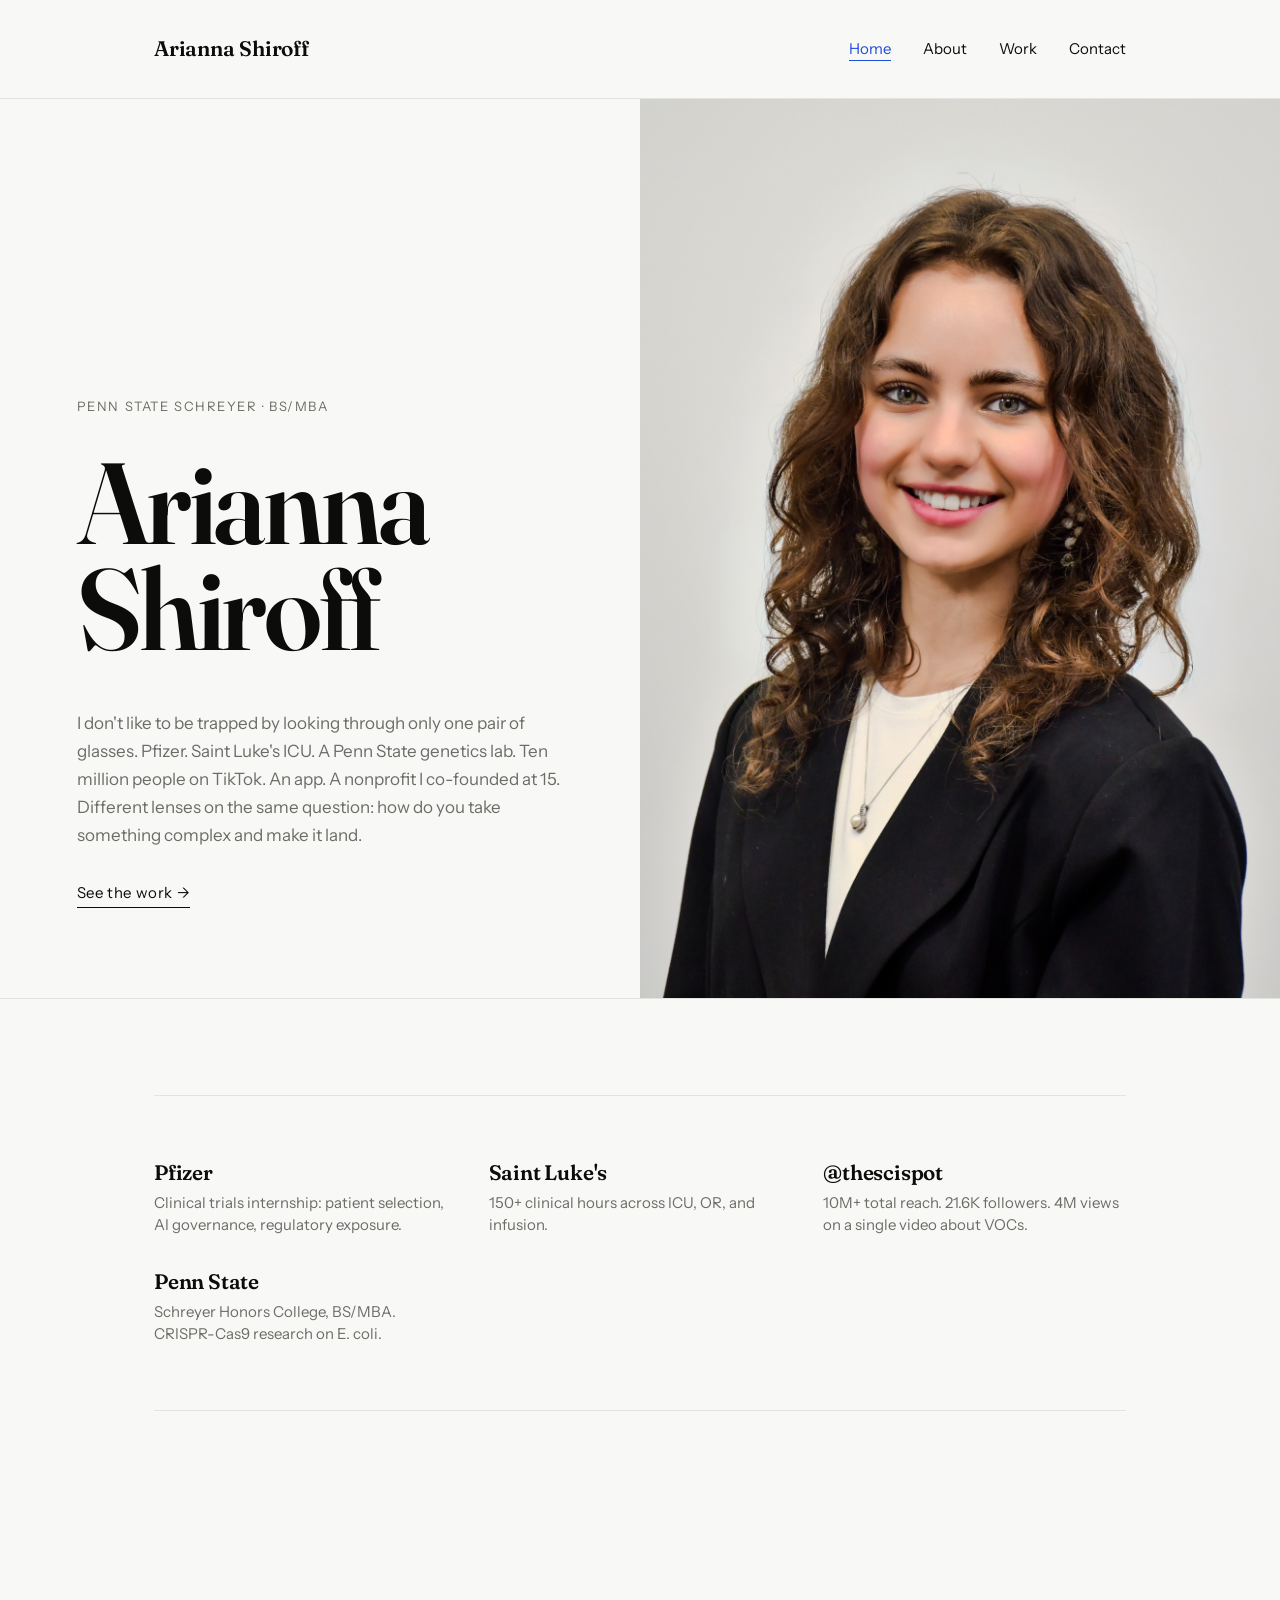
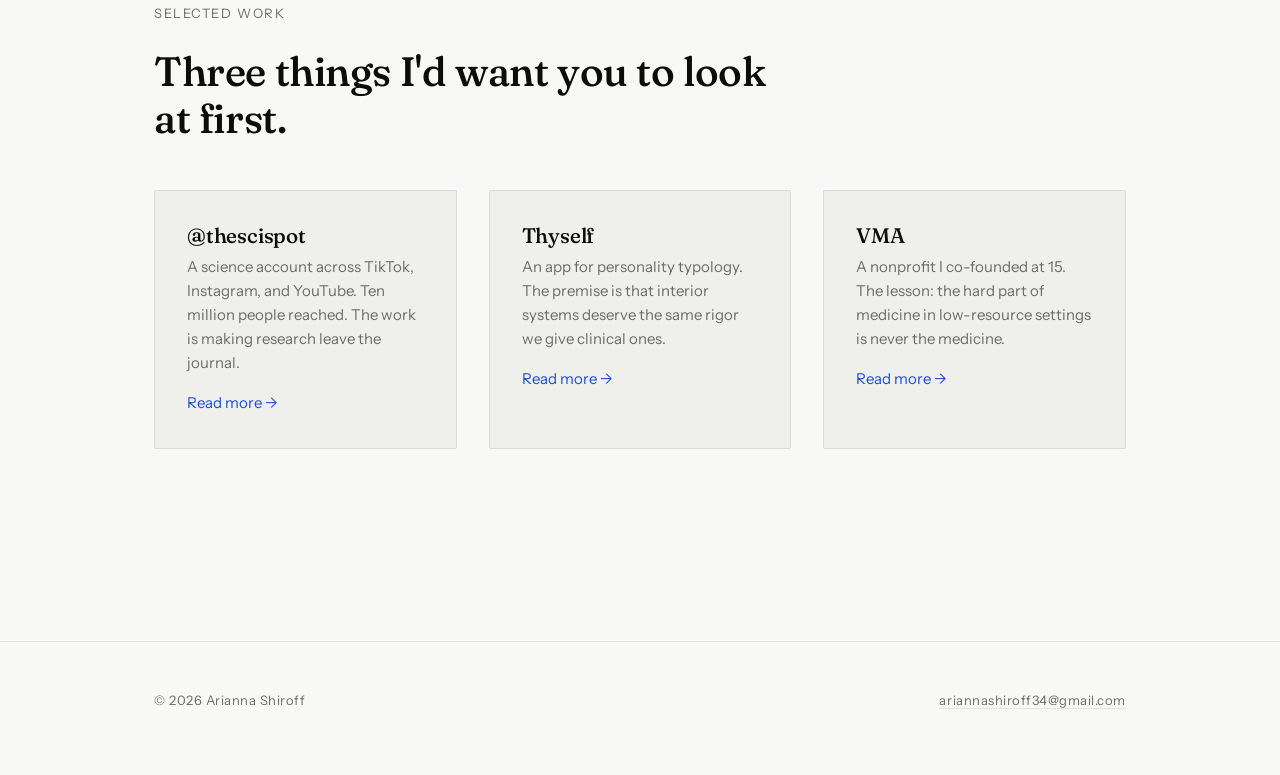
==== index.html @ 7aabb8f0 "feat: initial portfolio — Arianna Shiroff" ====
<!doctype html>
<html lang="en">
<head>
  <meta charset="utf-8" />
  <meta name="viewport" content="width=device-width, initial-scale=1" />
  <title>Arianna Shiroff — Portfolio</title>
  <meta name="description" content="Arianna Shiroff is a Penn State Schreyer Honors freshman in the BS/MBA program working at the seam between clinical science, science communication, and product. Translating what's complex and interior into something others can use." />
  <meta name="author" content="Arianna Shiroff" />

  <meta property="og:type" content="website" />
  <meta property="og:title" content="Arianna Shiroff — Portfolio" />
  <meta property="og:description" content="Translating what's complex and interior into something others can use." />
  <meta property="og:image" content="/assets/og-image.jpg" />
  <meta property="og:url" content="https://ariannashiroff.vercel.app/" />
  <meta name="twitter:card" content="summary_large_image" />

  <link rel="canonical" href="https://ariannashiroff.vercel.app/" />
  <link rel="icon" href="/favicon.ico" />

  <link rel="preconnect" href="https://fonts.googleapis.com" />
  <link rel="preconnect" href="https://fonts.gstatic.com" crossorigin />
  <link href="https://fonts.googleapis.com/css2?family=Fraunces:ital,opsz,wght,SOFT@0,9..144,400..700,0..100;1,9..144,400..700,0..100&family=Instrument+Sans:ital,wght@0,400;0,500;0,600;1,400&display=swap" rel="stylesheet" />

  <link rel="stylesheet" href="/css/styles.css" />
</head>
<body>

<header class="site-header">
  <div class="container">
    <a href="/" class="site-mark">Arianna Shiroff</a>
    <nav class="site-nav" aria-label="Primary">
      <ul>
        <li><a href="/" class="is-active">Home</a></li>
        <li><a href="/about.html">About</a></li>
        <li><a href="/work.html">Work</a></li>
        <li><a href="/contact.html">Contact</a></li>
      </ul>
    </nav>
  </div>
</header>

<main>
  <section class="hero">
    <div class="hero__copy">
      <p class="hero__eyebrow">Penn State Schreyer · BS/MBA</p>
      <h1 class="hero__name">Arianna<br>Shiroff</h1>
      <p class="hero__lede">I don't like to be trapped by looking through only one pair of glasses. Pfizer. Saint Luke's ICU. A Penn State genetics lab. Ten million people on TikTok. An app. A nonprofit I co-founded at 15. Different lenses on the same question: how do you take something complex and make it land.</p>
      <a href="/work" class="hero__cta">See the work →</a>
    </div>
    <div class="hero__photo-pane">
      <img src="/assets/headshot.jpg" alt="Arianna Shiroff" />
    </div>
  </section>

  <section>
    <div class="container">
      <div class="credentials">
        <div class="credentials__item">
          <h4>Pfizer</h4>
          <p>Clinical trials internship: patient selection, AI governance, regulatory exposure.</p>
        </div>
        <div class="credentials__item">
          <h4>Saint Luke's</h4>
          <p>150+ clinical hours across ICU, OR, and infusion.</p>
        </div>
        <div class="credentials__item">
          <h4>@thescispot</h4>
          <p>10M+ total reach. 21.6K followers. 4M views on a single video about VOCs.</p>
        </div>
        <div class="credentials__item">
          <h4>Penn State</h4>
          <p>Schreyer Honors College, BS/MBA. CRISPR-Cas9 research on E. coli.</p>
        </div>
      </div>
    </div>
  </section>

  <section>
    <div class="container">
      <p class="section__label">Selected Work</p>
      <h2 class="section__title">Three things I'd want you to look at first.</h2>

      <div class="featured">
        <article class="featured__card">
          <a href="/work.html#thescispot">
            <h3>@thescispot</h3>
            <p>A science account across TikTok, Instagram, and YouTube. Ten million people reached. The work is making research leave the journal.</p>
            <span class="arrow">Read more →</span>
          </a>
        </article>
        <article class="featured__card">
          <a href="/work.html#thyself">
            <h3>Thyself</h3>
            <p>An app for personality typology. The premise is that interior systems deserve the same rigor we give clinical ones.</p>
            <span class="arrow">Read more →</span>
          </a>
        </article>
        <article class="featured__card">
          <a href="/work.html#vmaa">
            <h3>VMA</h3>
            <p>A nonprofit I co-founded at 15. The lesson: the hard part of medicine in low-resource settings is never the medicine.</p>
            <span class="arrow">Read more →</span>
          </a>
        </article>
      </div>
    </div>
  </section>
</main>

<footer class="site-footer">
  <div class="container">
    <span>© 2026 Arianna Shiroff</span>
    <span><a href="/contact.html">ariannashiroff34@gmail.com</a></span>
  </div>
</footer>

</body>
</html>
---- css/styles.css ----
/* =========================================================
   Arianna Shiroff — Portfolio
   Stack: Fraunces (display) + Inter (body)
   Palette: Bone / Terracotta / Warm Charcoal
   ========================================================= */

:root {
  /* Color */
  --bg: #F8F8F6;
  --surface: #EFEFEB;
  --ink: #0C0C0A;
  --muted: #6E6C67;
  --accent: #1D4ED8;
  --accent-dark: #1E3A8A;
  --hairline: rgba(12, 12, 10, 0.09);

  /* Type */
  --font-display: "Fraunces", Georgia, serif;
  --font-body: "Instrument Sans", -apple-system, BlinkMacSystemFont, "Segoe UI", sans-serif;

  /* Scale (modular, ~1.25) */
  --fs-xs: 0.8125rem;   /* 13px */
  --fs-sm: 0.9375rem;   /* 15px */
  --fs-base: 1.0625rem; /* 17px */
  --fs-md: 1.3125rem;   /* 21px */
  --fs-lg: 1.625rem;    /* 26px */
  --fs-xl: 2.0625rem;   /* 33px */
  --fs-2xl: 2.5625rem;  /* 41px */
  --fs-3xl: 3.25rem;    /* 52px */

  /* Spacing (8px grid) */
  --space-1: 4px;
  --space-2: 8px;
  --space-3: 16px;
  --space-4: 24px;
  --space-5: 32px;
  --space-6: 48px;
  --space-7: 64px;
  --space-8: 96px;
  --space-9: 128px;
}

/* Reset ------------------------------------------------- */
*, *::before, *::after { box-sizing: border-box; }
html { scroll-behavior: smooth; -webkit-text-size-adjust: 100%; }
body, h1, h2, h3, h4, p, ul, ol, figure, blockquote { margin: 0; padding: 0; }
ul, ol { list-style: none; }
img, svg { display: block; max-width: 100%; height: auto; }

/* Base -------------------------------------------------- */
body {
  background: var(--bg);
  color: var(--ink);
  font-family: var(--font-body);
  font-size: var(--fs-base);
  line-height: 1.6;
  font-weight: 400;
  -webkit-font-smoothing: antialiased;
  -moz-osx-font-smoothing: grayscale;
  text-rendering: optimizeLegibility;
}

h1, h2, h3, h4 {
  font-family: var(--font-display);
  font-weight: 500;
  line-height: 1.15;
  letter-spacing: -0.01em;
  color: var(--ink);
  font-variation-settings: "opsz" 36, "SOFT" 50;
}

h1 { font-size: clamp(var(--fs-2xl), 6vw, var(--fs-3xl)); font-weight: 600; }
h2 { font-size: clamp(var(--fs-xl), 4vw, var(--fs-2xl)); }
h2 em { font-style: italic; color: var(--accent); }
h3 { font-size: var(--fs-lg); }
h4 { font-size: var(--fs-md); font-weight: 600; }

p { max-width: 65ch; }
p + p { margin-top: 1em; }

a {
  color: var(--ink);
  text-decoration: none;
  border-bottom: 1px solid transparent;
  transition: color 0.18s ease, border-color 0.18s ease;
}
a:hover { color: var(--accent); border-bottom-color: var(--accent); }

::selection { background: var(--accent); color: var(--bg); }

/* Layout ------------------------------------------------ */
.container {
  width: 100%;
  max-width: 1100px;
  margin: 0 auto;
  padding: 0 clamp(var(--space-4), 5vw, var(--space-7));
}
.prose { max-width: 65ch; }

/* Header / Nav ------------------------------------------ */
.site-header {
  padding: var(--space-5) 0;
  border-bottom: 1px solid var(--hairline);
}
.site-header .container {
  display: flex;
  align-items: center;
  justify-content: space-between;
  flex-wrap: wrap;
  gap: var(--space-3);
}
.site-mark {
  font-family: var(--font-display);
  font-size: var(--fs-md);
  font-weight: 600;
  letter-spacing: -0.01em;
  color: var(--ink);
  border: none;
}
.site-mark:hover { color: var(--accent); }

.site-nav ul {
  display: flex;
  gap: var(--space-5);
  font-size: var(--fs-sm);
}
.site-nav a {
  color: var(--ink);
  border-bottom: 1px solid transparent;
  padding-bottom: 2px;
}
.site-nav a:hover, .site-nav a.is-active {
  color: var(--accent);
  border-bottom-color: var(--accent);
}

/* Hero -------------------------------------------------- */
.hero {
  min-height: 100svh;
  display: grid;
  grid-template-columns: 1fr 1fr;
  align-items: stretch;
  padding: 0;
  margin: 0;
  border-bottom: 1px solid var(--hairline);
}
.hero__copy {
  display: flex;
  flex-direction: column;
  justify-content: flex-end;
  padding: clamp(var(--space-6), 6vw, var(--space-9));
  padding-bottom: clamp(var(--space-7), 7vw, var(--space-9));
}
.hero__photo-pane {
  position: relative;
  overflow: hidden;
  background: var(--surface);
}
.hero__photo-pane img {
  width: 100%;
  height: 100%;
  object-fit: cover;
  object-position: top center;
  display: block;
}
.hero__eyebrow {
  font-size: var(--fs-xs);
  letter-spacing: 0.12em;
  text-transform: uppercase;
  color: var(--muted);
  margin-bottom: var(--space-5);
}
.hero__name {
  font-family: var(--font-display);
  font-size: clamp(3.75rem, 9vw, 8.5rem);
  font-weight: 600;
  line-height: 0.92;
  letter-spacing: -0.03em;
  color: var(--ink);
  margin-bottom: var(--space-6);
  font-variation-settings: "opsz" 96, "SOFT" 0;
}
.hero__title {
  font-size: clamp(var(--fs-2xl), 6.5vw, var(--fs-3xl));
  font-weight: 500;
  font-variation-settings: "opsz" 96, "SOFT" 50;
  margin-bottom: var(--space-5);
  max-width: 18ch;
}
.hero__title em {
  font-style: italic;
  color: var(--accent);
  font-variation-settings: "opsz" 96, "SOFT" 100;
}
.hero__lede {
  font-size: var(--fs-base);
  color: var(--muted);
  max-width: 44ch;
  line-height: 1.65;
  margin-bottom: var(--space-5);
}
.hero__cta {
  font-size: var(--fs-sm);
  color: var(--ink);
  border-bottom: 1px solid var(--ink);
  letter-spacing: 0.04em;
  display: inline-block;
  padding-bottom: 2px;
  align-self: flex-start;
}
.hero__cta:hover { color: var(--accent); border-color: var(--accent); }

@media (max-width: 767px) {
  .hero {
    grid-template-columns: 1fr;
    grid-template-rows: 55vw 1fr;
    min-height: unset;
  }
  .hero__photo-pane { order: -1; }
  .hero__copy { padding: var(--space-6) var(--space-4) var(--space-7); }
  .hero__name { font-size: clamp(3rem, 13vw, 5rem); }
}

/* Sections ---------------------------------------------- */
section { padding: clamp(var(--space-7), 8vw, var(--space-8)) 0; }
.section__label {
  font-size: var(--fs-xs);
  letter-spacing: 0.12em;
  text-transform: uppercase;
  color: var(--muted);
  margin-bottom: var(--space-4);
}
.section__title {
  margin-bottom: var(--space-6);
  max-width: 24ch;
}
.divider {
  height: 1px;
  background: var(--hairline);
  border: 0;
  margin: 0;
}

/* Credentials strip ------------------------------------- */
.credentials {
  display: grid;
  grid-template-columns: repeat(auto-fit, minmax(220px, 1fr));
  gap: var(--space-5);
  padding: var(--space-7) 0;
  border-top: 1px solid var(--hairline);
  border-bottom: 1px solid var(--hairline);
}
.credentials__item h4 {
  font-family: var(--font-display);
  font-size: var(--fs-md);
  font-weight: 600;
  margin-bottom: var(--space-2);
}
.credentials__item p {
  font-size: var(--fs-sm);
  color: var(--muted);
  line-height: 1.5;
}

/* Featured grid (home) ---------------------------------- */
.featured {
  display: grid;
  grid-template-columns: 1fr;
  gap: var(--space-6);
}
@media (min-width: 768px) {
  .featured { grid-template-columns: repeat(3, 1fr); gap: var(--space-5); }
}
.featured__card {
  padding: var(--space-5);
  background: var(--surface);
  border-radius: 2px;
  border: 1px solid var(--hairline);
  transition: transform 0.25s ease, border-color 0.25s ease;
}
.featured__card:hover {
  transform: translateY(-2px);
  border-color: var(--accent);
}
.featured__card a { border: none; color: inherit; display: block; }
.featured__card h3 {
  font-size: var(--fs-md);
  margin-bottom: var(--space-2);
}
.featured__card p {
  font-size: var(--fs-sm);
  color: var(--muted);
}
.featured__card .arrow {
  display: inline-block;
  margin-top: var(--space-3);
  color: var(--accent);
  font-size: var(--fs-sm);
}

/* Work / artifact gallery ------------------------------- */
.gallery { display: flex; flex-direction: column; }
.artifact {
  display: grid;
  grid-template-columns: 1fr;
  gap: var(--space-4);
  padding: var(--space-7) 0;
  border-bottom: 1px solid var(--hairline);
}
.artifact:last-child { border-bottom: none; }
@media (min-width: 768px) {
  .artifact { grid-template-columns: 80px 1fr 220px; gap: var(--space-6); align-items: start; }
}
.artifact__num {
  font-family: var(--font-display);
  font-size: var(--fs-lg);
  font-weight: 500;
  font-style: italic;
  color: var(--accent);
  font-variation-settings: "opsz" 36, "SOFT" 100;
}
.artifact__body h3 {
  font-size: var(--fs-lg);
  margin-bottom: var(--space-3);
}
.artifact__meta {
  font-size: var(--fs-xs);
  letter-spacing: 0.08em;
  text-transform: uppercase;
  color: var(--muted);
  margin-bottom: var(--space-2);
}
.artifact__blurb {
  font-size: var(--fs-base);
  line-height: 1.65;
  max-width: 60ch;
}
.artifact__links {
  display: flex;
  flex-direction: column;
  gap: var(--space-2);
  font-size: var(--fs-sm);
  margin-top: var(--space-3);
}
@media (min-width: 768px) {
  .artifact__links { margin-top: 0; align-items: flex-start; }
}

/* About-specific ---------------------------------------- */
.bio p {
  font-size: var(--fs-md);
  line-height: 1.65;
  margin-bottom: 1.2em;
}
.bio p:first-child::first-line { font-weight: 500; }

.typology {
  display: grid;
  grid-template-columns: repeat(auto-fit, minmax(140px, 1fr));
  gap: var(--space-4);
  padding: var(--space-6);
  background: var(--surface);
  border-radius: 2px;
  margin: var(--space-6) 0;
}
.typology__item {
  font-size: var(--fs-sm);
}
.typology__item strong {
  display: block;
  font-family: var(--font-display);
  font-size: var(--fs-md);
  font-weight: 600;
  color: var(--accent);
  margin-bottom: 2px;
}
.typology__item span { color: var(--muted); font-size: var(--fs-xs); letter-spacing: 0.05em; text-transform: uppercase; }

/* Contact ----------------------------------------------- */
.contact-block {
  text-align: left;
  padding: var(--space-8) 0;
}
.contact-block h1 { margin-bottom: var(--space-5); max-width: 20ch; }
.contact-block p { font-size: var(--fs-md); color: var(--muted); margin-bottom: var(--space-6); }
.contact-email {
  font-family: var(--font-display);
  font-size: clamp(var(--fs-xl), 5vw, var(--fs-2xl));
  font-weight: 500;
  color: var(--accent);
  border-bottom: 1px solid var(--accent);
  padding-bottom: var(--space-1);
  word-break: break-all;
}
.contact-email:hover { color: var(--accent-dark); border-color: var(--accent-dark); }

/* Footer ------------------------------------------------ */
.site-footer {
  padding: var(--space-6) 0 var(--space-7);
  border-top: 1px solid var(--hairline);
  margin-top: var(--space-8);
  font-size: var(--fs-xs);
  color: var(--muted);
  letter-spacing: 0.04em;
}
.site-footer .container {
  display: flex;
  justify-content: space-between;
  flex-wrap: wrap;
  gap: var(--space-3);
}
.site-footer a { color: var(--muted); border-bottom-color: var(--hairline); }
.site-footer a:hover { color: var(--accent); border-bottom-color: var(--accent); }

/* Bio photo --------------------------------------------- */
.bio-wrap {
  display: grid;
  grid-template-columns: 1fr;
  gap: var(--space-6);
  align-items: start;
}
@media (min-width: 768px) {
  .bio-wrap { grid-template-columns: 260px 1fr; }
}
.bio-photo {
  width: 100%;
  max-width: 260px;
  aspect-ratio: 3/4;
  object-fit: cover;
  object-position: top;
  border-radius: 2px;
  border: 1px solid var(--hairline);
}

/* Artifact image ---------------------------------------- */
.artifact__image {
  margin: var(--space-4) 0 0;
  border-radius: 2px;
  overflow: hidden;
  border: 1px solid var(--hairline);
  max-width: 520px;
}
.artifact__image img {
  width: 100%;
  height: auto;
  display: block;
}
.artifact__image figcaption {
  font-size: var(--fs-xs);
  color: var(--muted);
  padding: var(--space-2) var(--space-3);
  letter-spacing: 0.04em;
}

/* App screenshots strip --------------------------------- */
.app-screenshots {
  display: flex;
  gap: var(--space-3);
  margin-top: var(--space-4);
  overflow-x: auto;
  padding-bottom: var(--space-2);
}
.app-screenshots img {
  height: 220px;
  width: auto;
  border-radius: 12px;
  border: 1px solid var(--hairline);
  flex-shrink: 0;
  image-orientation: from-image;
}

/* Thyself live embed ------------------------------------ */
.thyself-embed {
  margin-top: var(--space-4);
  border-radius: 12px;
  overflow: hidden;
  border: 1px solid var(--hairline);
  max-width: 360px;
  height: 640px;
  background: var(--surface);
  position: relative;
}
.thyself-embed iframe {
  width: 100%;
  height: 100%;
  border: none;
  display: block;
}

/* Pangea Kids logo -------------------------------------- */
.pangea-logo-wrap {
  display: flex;
  align-items: center;
  gap: var(--space-3);
  margin-bottom: var(--space-3);
}
.pangea-logo-wrap img {
  width: 56px;
  height: 56px;
  border-radius: 50%;
  object-fit: cover;
}

/* Photo grid (2-up) ------------------------------------- */
.photo-grid {
  display: grid;
  grid-template-columns: repeat(2, 1fr);
  gap: var(--space-3);
  margin-top: var(--space-4);
  max-width: 520px;
}
.photo-grid img {
  width: 100%;
  aspect-ratio: 4/3;
  object-fit: cover;
  border-radius: 2px;
  border: 1px solid var(--hairline);
  image-orientation: from-image;
}

/* Utility ----------------------------------------------- */
.sr-only {
  position: absolute; width: 1px; height: 1px; padding: 0; margin: -1px;
  overflow: hidden; clip: rect(0,0,0,0); white-space: nowrap; border: 0;
}

/* Mobile nav fallback (no JS) --------------------------- */
@media (max-width: 480px) {
  .site-header .container { flex-direction: column; align-items: flex-start; }
  .site-nav ul { gap: var(--space-4); flex-wrap: wrap; }
}
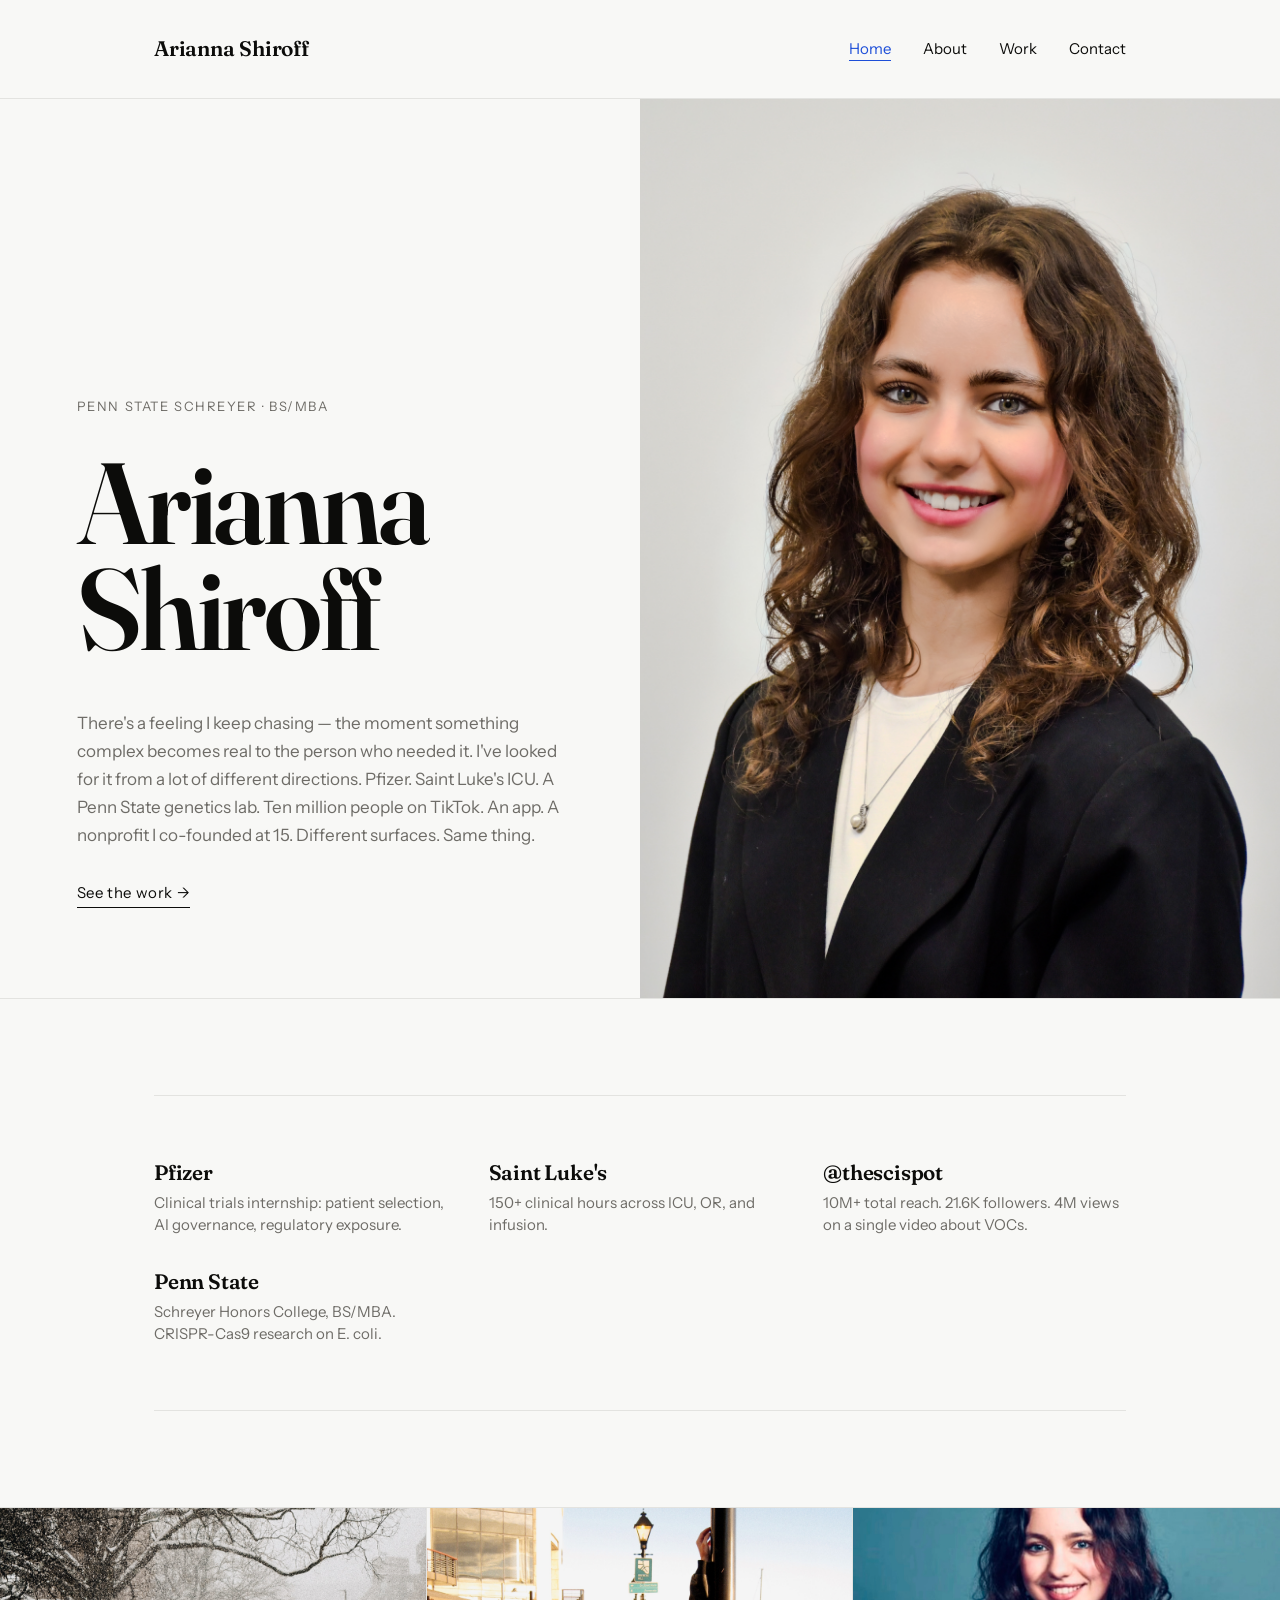
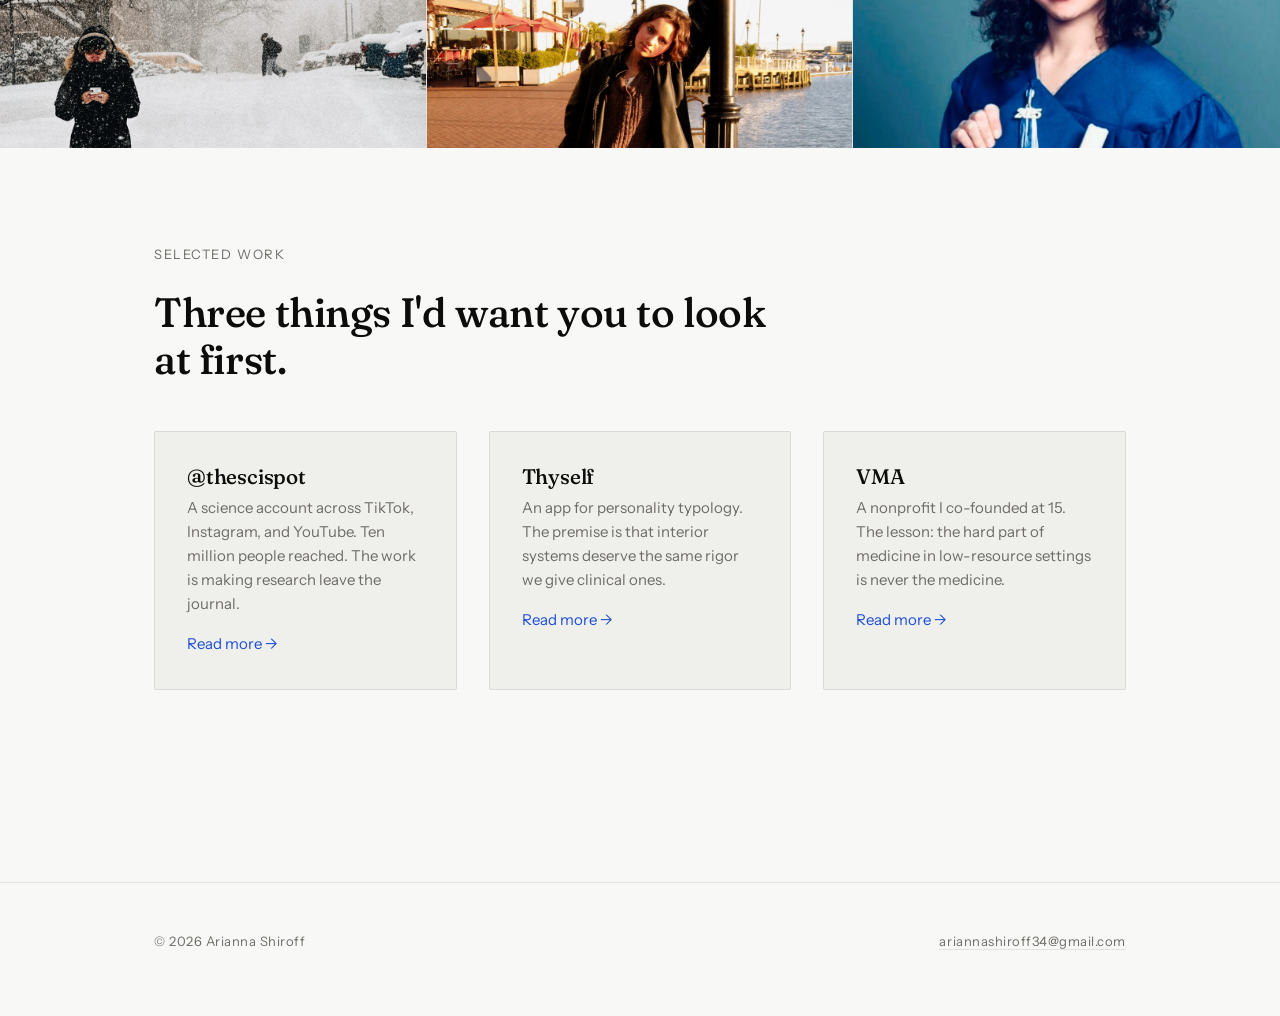
==== commit 22ed80f3: "feat: voice rewrite + photo refresh from Drive - rewrote all copy across index, about, work in arian" ====
--- a/index.html
+++ b/index.html
@@ -44,7 +44,7 @@
     <div class="hero__copy">
       <p class="hero__eyebrow">Penn State Schreyer · BS/MBA</p>
       <h1 class="hero__name">Arianna<br>Shiroff</h1>
-      <p class="hero__lede">I don't like to be trapped by looking through only one pair of glasses. Pfizer. Saint Luke's ICU. A Penn State genetics lab. Ten million people on TikTok. An app. A nonprofit I co-founded at 15. Different lenses on the same question: how do you take something complex and make it land.</p>
+      <p class="hero__lede">There's a feeling I keep chasing — the moment something complex becomes real to the person who needed it. I've looked for it from a lot of different directions. Pfizer. Saint Luke's ICU. A Penn State genetics lab. Ten million people on TikTok. An app. A nonprofit I co-founded at 15. Different surfaces. Same thing.</p>
       <a href="/work" class="hero__cta">See the work →</a>
     </div>
     <div class="hero__photo-pane">
@@ -72,6 +72,14 @@
           <p>Schreyer Honors College, BS/MBA. CRISPR-Cas9 research on E. coli.</p>
         </div>
       </div>
+    </div>
+  </section>
+
+  <section style="padding-top: 0; padding-bottom: 0;">
+    <div class="photo-strip" style="margin: 0; gap: 0; border-top: 1px solid var(--hairline);">
+      <img src="/assets/ari-snowstorm.jpg" alt="Arianna Shiroff in a snowstorm" style="border-radius: 0; border: none; border-right: 1px solid var(--hairline); aspect-ratio: 16/9; object-fit: cover; object-position: center;" />
+      <img src="/assets/ari-waterfront-golden.jpg" alt="Arianna Shiroff at the waterfront, golden hour" style="border-radius: 0; border: none; border-right: 1px solid var(--hairline); aspect-ratio: 16/9; object-fit: cover; object-position: center top;" />
+      <img src="/assets/ari-graduation.jpg" alt="Arianna Shiroff graduating high school, 2025" style="border-radius: 0; border: none; aspect-ratio: 16/9; object-position: center 30%;" />
     </div>
   </section>
 
--- a/css/styles.css
+++ b/css/styles.css
@@ -518,6 +518,52 @@
   image-orientation: from-image;
 }
 
+/* Photo strip (3-up editorial) -------------------------- */
+.photo-strip {
+  display: grid;
+  grid-template-columns: repeat(3, 1fr);
+  gap: var(--space-3);
+  margin: var(--space-6) 0;
+}
+.photo-strip img {
+  width: 100%;
+  aspect-ratio: 3/4;
+  object-fit: cover;
+  object-position: top center;
+  border-radius: 2px;
+  border: 1px solid var(--hairline);
+  image-orientation: from-image;
+}
+@media (max-width: 600px) {
+  .photo-strip { grid-template-columns: 1fr 1fr; }
+  .photo-strip img { aspect-ratio: 1/1; }
+}
+
+/* Childhood / origin note ------------------------------- */
+.origin-figure {
+  display: flex;
+  align-items: flex-end;
+  gap: var(--space-5);
+  margin: var(--space-6) 0;
+  flex-wrap: wrap;
+}
+.origin-figure img {
+  width: 200px;
+  aspect-ratio: 3/4;
+  object-fit: cover;
+  object-position: top;
+  border-radius: 2px;
+  border: 1px solid var(--hairline);
+  flex-shrink: 0;
+}
+.origin-figure figcaption {
+  font-size: var(--fs-sm);
+  color: var(--muted);
+  max-width: 28ch;
+  line-height: 1.6;
+  font-style: italic;
+}
+
 /* Utility ----------------------------------------------- */
 .sr-only {
   position: absolute; width: 1px; height: 1px; padding: 0; margin: -1px;
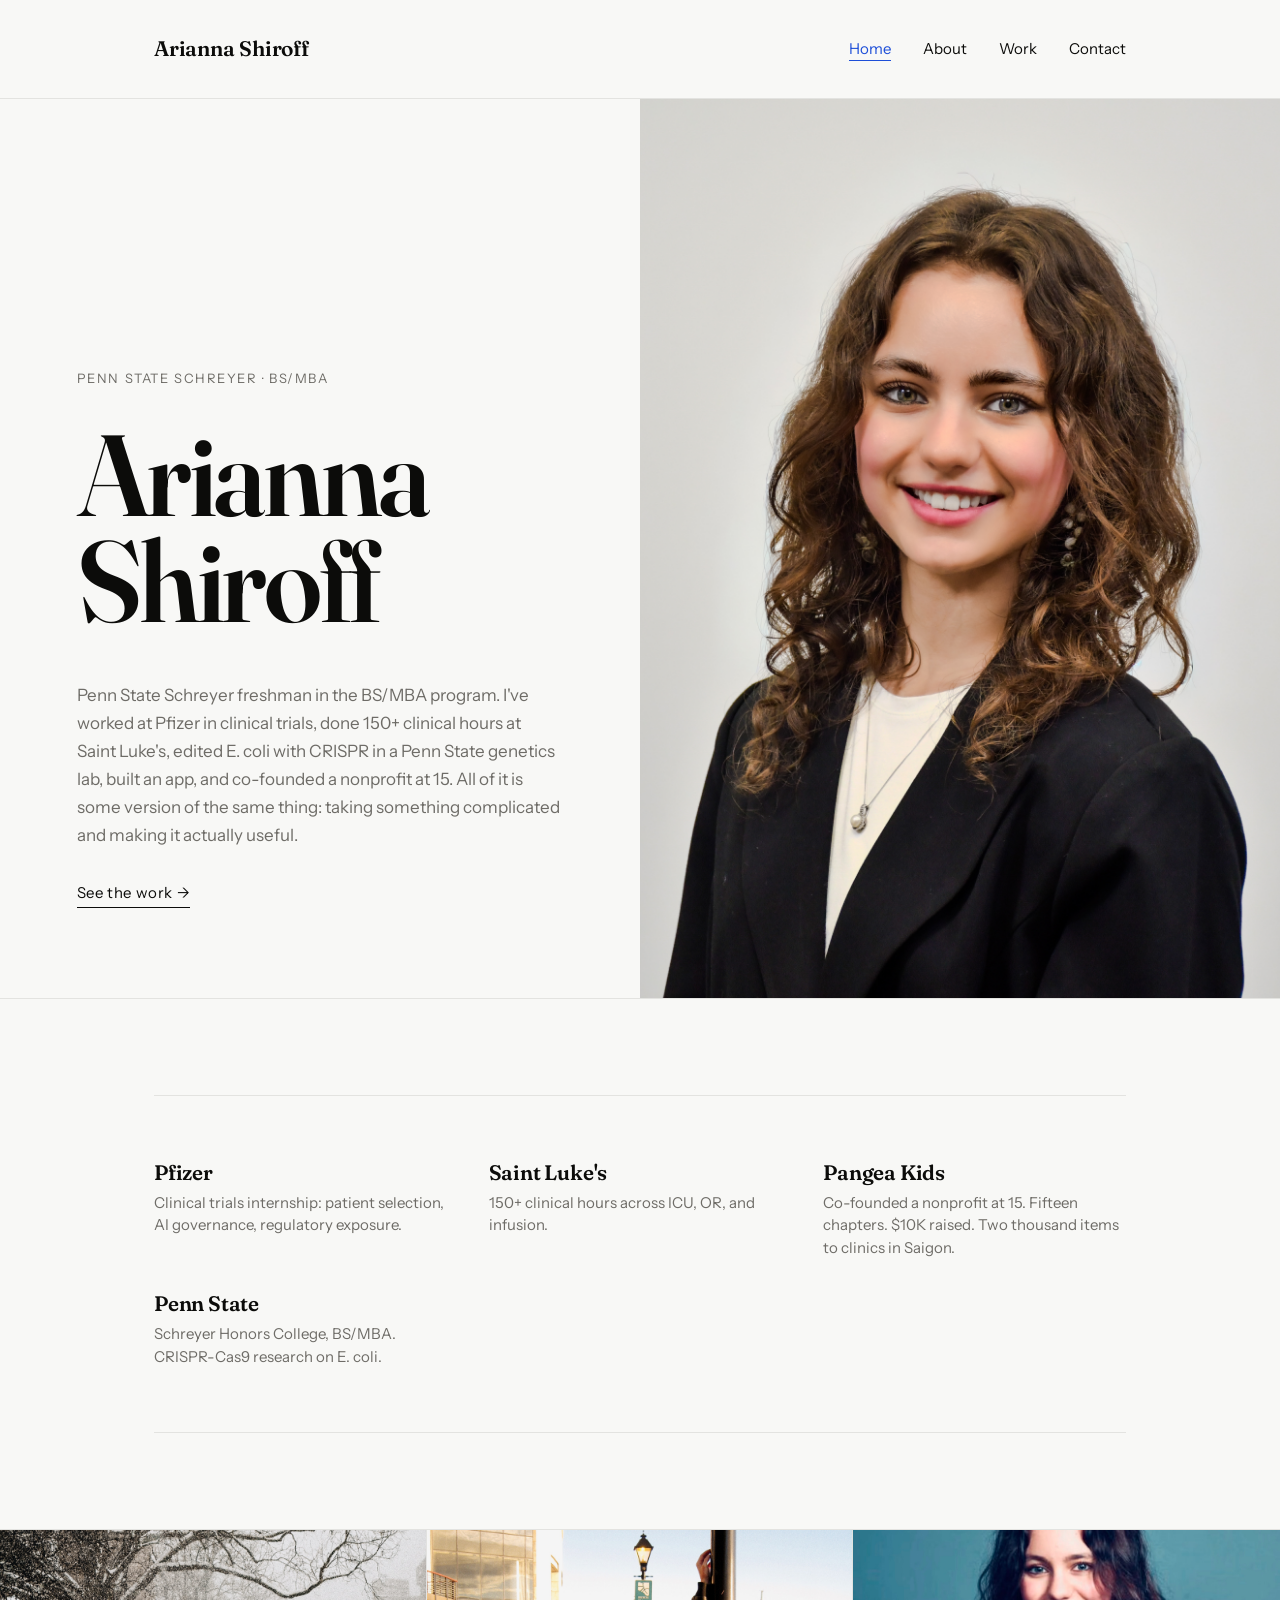
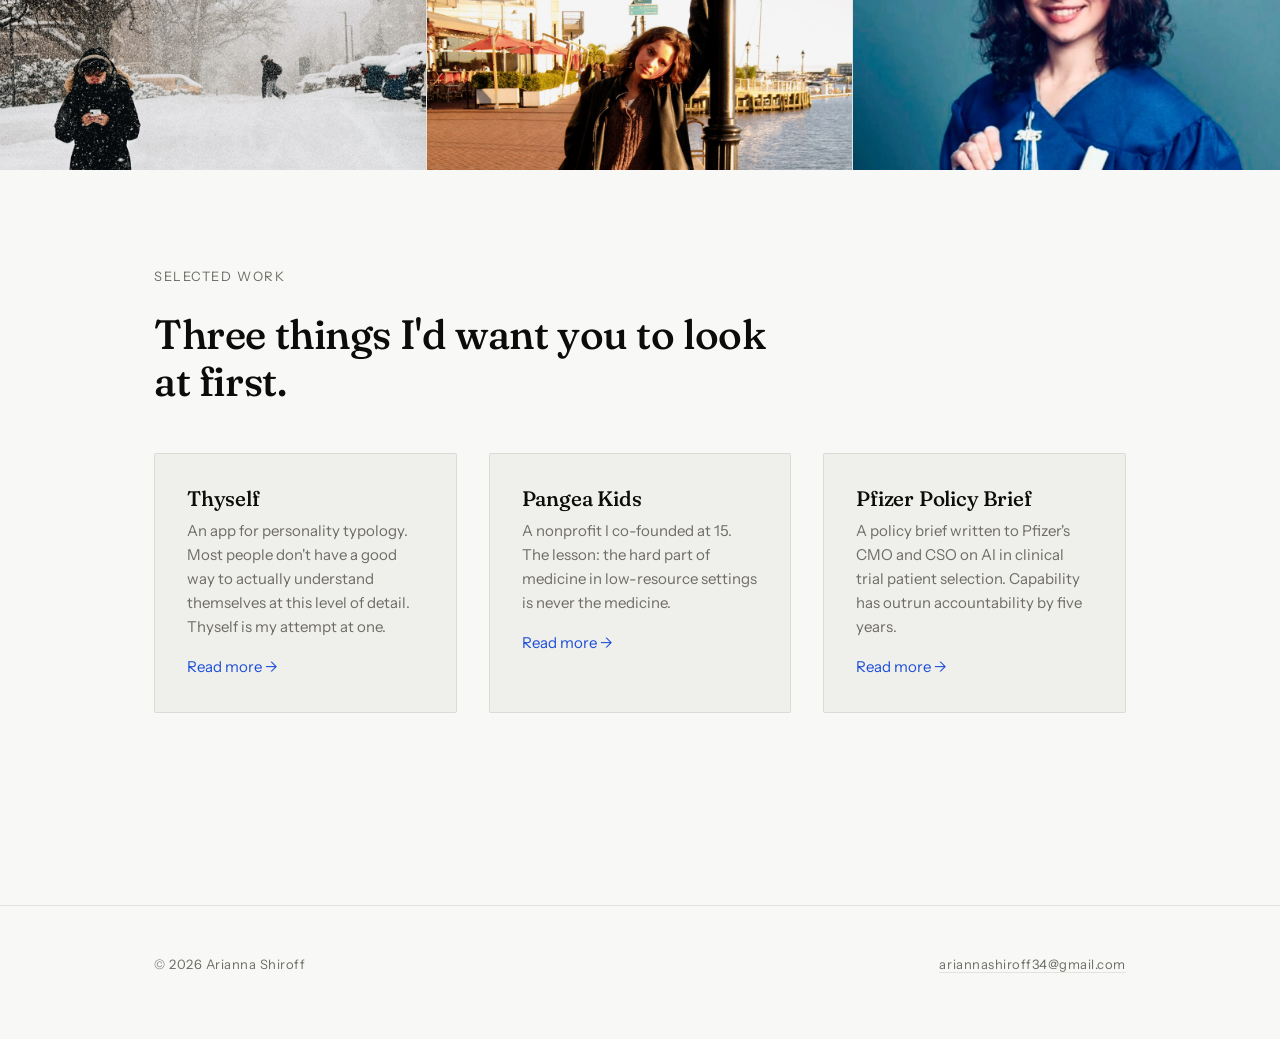
==== commit 734ae325: "content: rewrite blurbs to focus on the work, expand about to ~500 words - removed @thescispot from " ====
--- a/index.html
+++ b/index.html
@@ -3,12 +3,12 @@
 <head>
   <meta charset="utf-8" />
   <meta name="viewport" content="width=device-width, initial-scale=1" />
-  <title>Arianna Shiroff — Portfolio</title>
+  <title>Arianna Shiroff | Portfolio</title>
   <meta name="description" content="Arianna Shiroff is a Penn State Schreyer Honors freshman in the BS/MBA program working at the seam between clinical science, science communication, and product. Translating what's complex and interior into something others can use." />
   <meta name="author" content="Arianna Shiroff" />
 
   <meta property="og:type" content="website" />
-  <meta property="og:title" content="Arianna Shiroff — Portfolio" />
+  <meta property="og:title" content="Arianna Shiroff | Portfolio" />
   <meta property="og:description" content="Translating what's complex and interior into something others can use." />
   <meta property="og:image" content="/assets/og-image.jpg" />
   <meta property="og:url" content="https://ariannashiroff.vercel.app/" />
@@ -44,7 +44,7 @@
     <div class="hero__copy">
       <p class="hero__eyebrow">Penn State Schreyer · BS/MBA</p>
       <h1 class="hero__name">Arianna<br>Shiroff</h1>
-      <p class="hero__lede">There's a feeling I keep chasing — the moment something complex becomes real to the person who needed it. I've looked for it from a lot of different directions. Pfizer. Saint Luke's ICU. A Penn State genetics lab. Ten million people on TikTok. An app. A nonprofit I co-founded at 15. Different surfaces. Same thing.</p>
+      <p class="hero__lede">Penn State Schreyer freshman in the BS/MBA program. I've worked at Pfizer in clinical trials, done 150+ clinical hours at Saint Luke's, edited E. coli with CRISPR in a Penn State genetics lab, built an app, and co-founded a nonprofit at 15. All of it is some version of the same thing: taking something complicated and making it actually useful.</p>
       <a href="/work" class="hero__cta">See the work →</a>
     </div>
     <div class="hero__photo-pane">
@@ -64,8 +64,8 @@
           <p>150+ clinical hours across ICU, OR, and infusion.</p>
         </div>
         <div class="credentials__item">
-          <h4>@thescispot</h4>
-          <p>10M+ total reach. 21.6K followers. 4M views on a single video about VOCs.</p>
+          <h4>Pangea Kids</h4>
+          <p>Co-founded a nonprofit at 15. Fifteen chapters. $10K raised. Two thousand items to clinics in Saigon.</p>
         </div>
         <div class="credentials__item">
           <h4>Penn State</h4>
@@ -90,23 +90,23 @@
 
       <div class="featured">
         <article class="featured__card">
-          <a href="/work.html#thescispot">
-            <h3>@thescispot</h3>
-            <p>A science account across TikTok, Instagram, and YouTube. Ten million people reached. The work is making research leave the journal.</p>
-            <span class="arrow">Read more →</span>
-          </a>
-        </article>
-        <article class="featured__card">
           <a href="/work.html#thyself">
             <h3>Thyself</h3>
-            <p>An app for personality typology. The premise is that interior systems deserve the same rigor we give clinical ones.</p>
+            <p>An app for personality typology. Most people don't have a good way to actually understand themselves at this level of detail. Thyself is my attempt at one.</p>
             <span class="arrow">Read more →</span>
           </a>
         </article>
         <article class="featured__card">
           <a href="/work.html#vmaa">
-            <h3>VMA</h3>
+            <h3>Pangea Kids</h3>
             <p>A nonprofit I co-founded at 15. The lesson: the hard part of medicine in low-resource settings is never the medicine.</p>
+            <span class="arrow">Read more →</span>
+          </a>
+        </article>
+        <article class="featured__card">
+          <a href="/work.html#pfizer-brief">
+            <h3>Pfizer Policy Brief</h3>
+            <p>A policy brief written to Pfizer's CMO and CSO on AI in clinical trial patient selection. Capability has outrun accountability by five years.</p>
             <span class="arrow">Read more →</span>
           </a>
         </article>
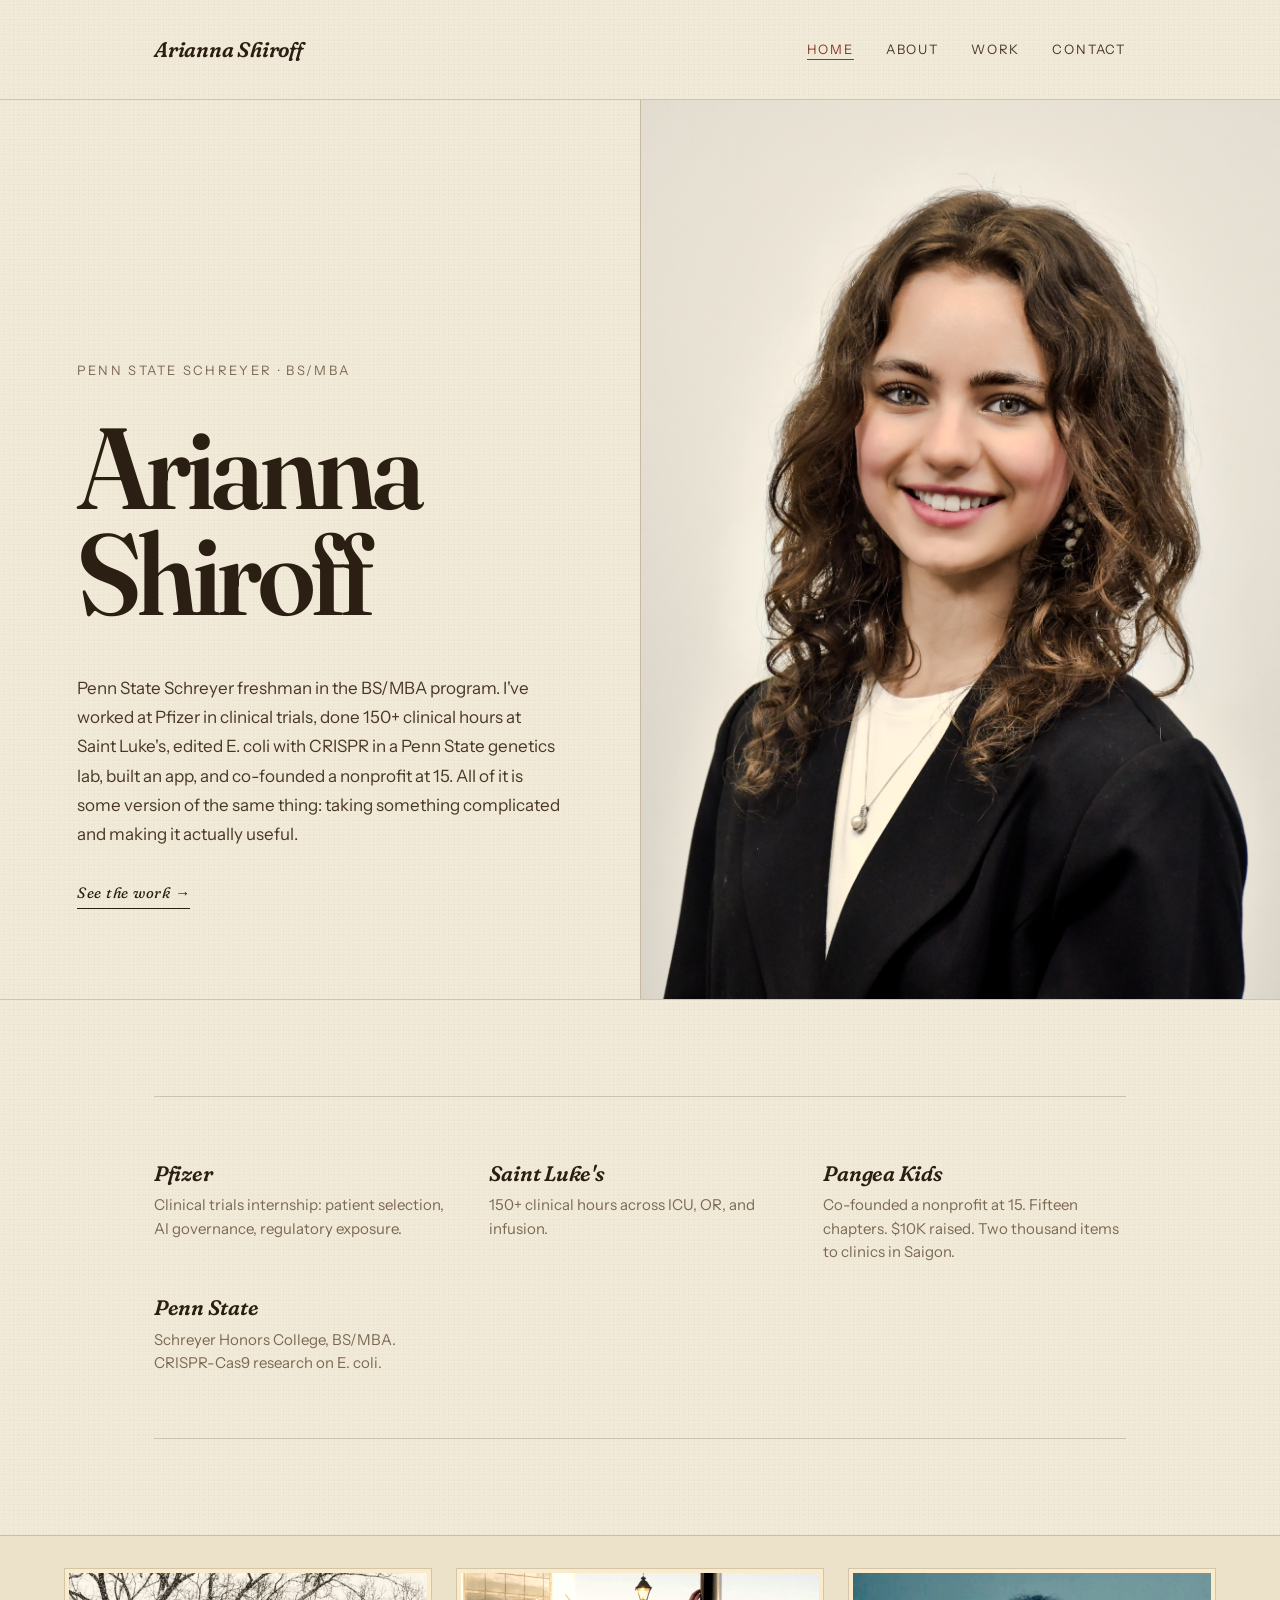
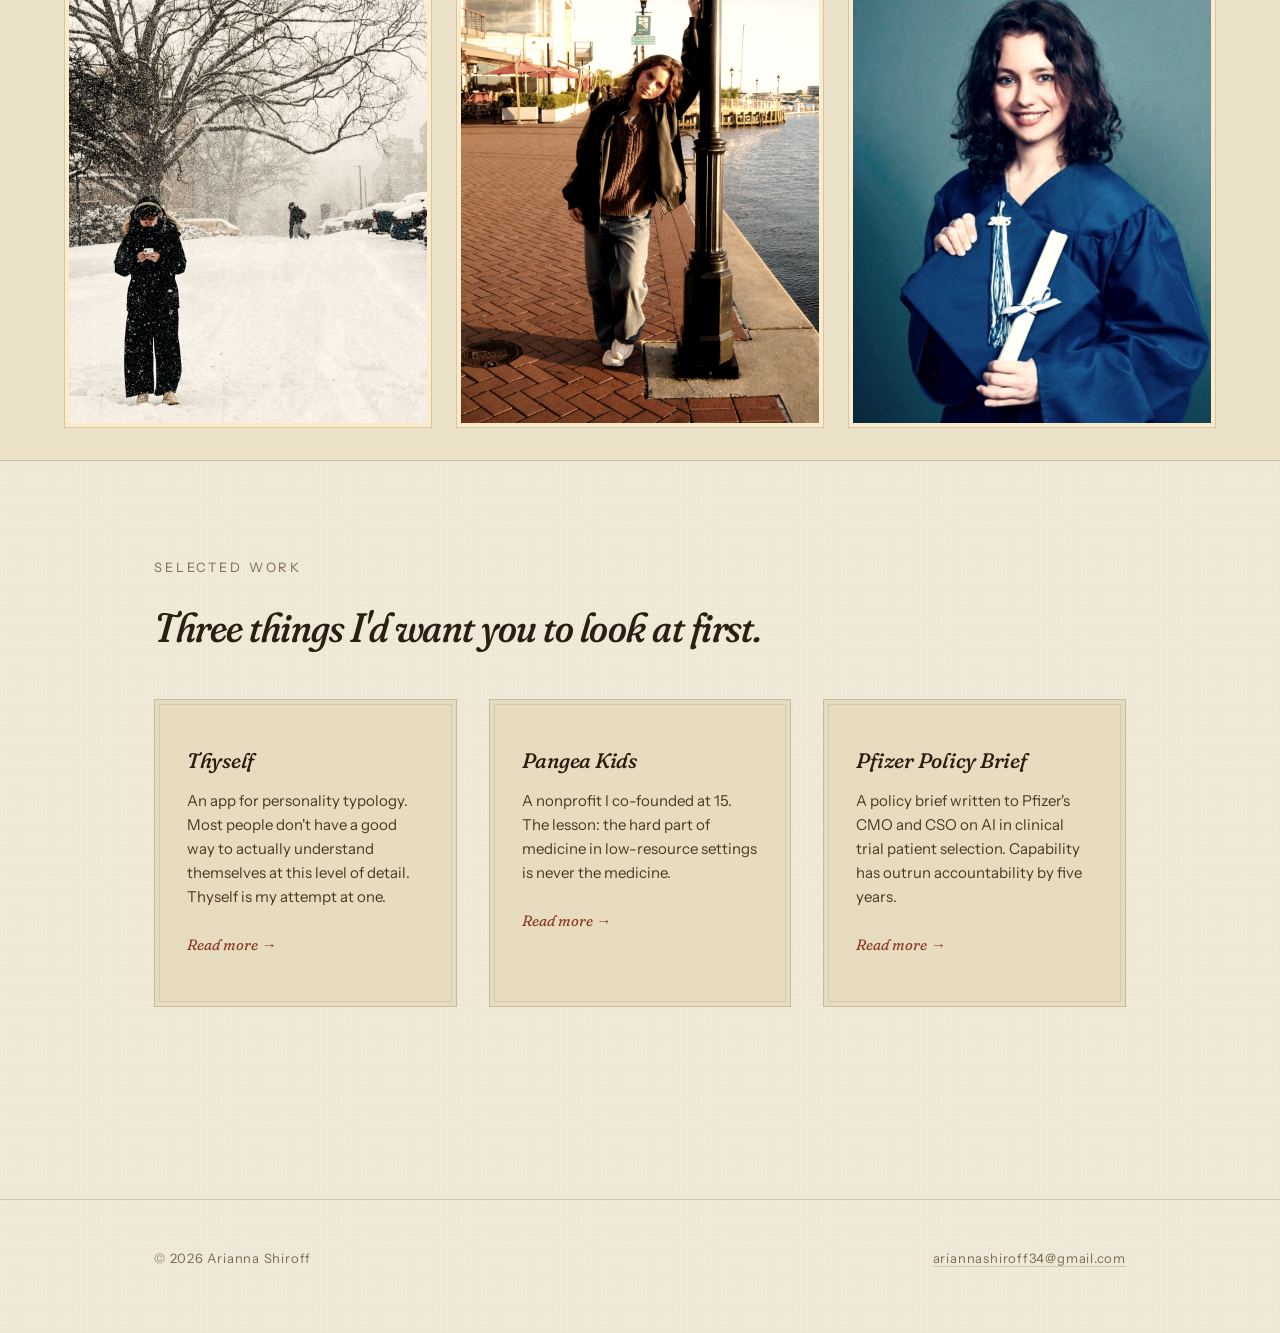
==== commit 144aa257: "design: vintage palette, sepia photo treatment, drop cap, smoother rhythm - color shift: parchment c" ====
--- a/index.html
+++ b/index.html
@@ -75,13 +75,11 @@
     </div>
   </section>
 
-  <section style="padding-top: 0; padding-bottom: 0;">
-    <div class="photo-strip" style="margin: 0; gap: 0; border-top: 1px solid var(--hairline);">
-      <img src="/assets/ari-snowstorm.jpg" alt="Arianna Shiroff in a snowstorm" style="border-radius: 0; border: none; border-right: 1px solid var(--hairline); aspect-ratio: 16/9; object-fit: cover; object-position: center;" />
-      <img src="/assets/ari-waterfront-golden.jpg" alt="Arianna Shiroff at the waterfront, golden hour" style="border-radius: 0; border: none; border-right: 1px solid var(--hairline); aspect-ratio: 16/9; object-fit: cover; object-position: center top;" />
-      <img src="/assets/ari-graduation.jpg" alt="Arianna Shiroff graduating high school, 2025" style="border-radius: 0; border: none; aspect-ratio: 16/9; object-position: center 30%;" />
-    </div>
-  </section>
+  <div class="editorial-strip">
+    <img src="/assets/ari-snowstorm.jpg" alt="Arianna Shiroff in a snowstorm" />
+    <img src="/assets/ari-waterfront-golden.jpg" alt="Arianna Shiroff at the waterfront, golden hour" />
+    <img src="/assets/ari-graduation.jpg" alt="Arianna Shiroff graduating high school, 2025" />
+  </div>
 
   <section>
     <div class="container">
--- a/css/styles.css
+++ b/css/styles.css
@@ -1,34 +1,39 @@
 /* =========================================================
    Arianna Shiroff — Portfolio
-   Stack: Fraunces (display) + Inter (body)
-   Palette: Bone / Terracotta / Warm Charcoal
+   Stack: Fraunces (display + drop cap) + Instrument Sans (body)
+   Palette: Parchment / Sepia / Terracotta
+   Mood: warm, slightly aged, editorial. Print-leaning, not costume.
    ========================================================= */
 
 :root {
-  /* Color */
-  --bg: #F8F8F6;
-  --surface: #EFEFEB;
-  --ink: #0C0C0A;
-  --muted: #6E6C67;
-  --accent: #1D4ED8;
-  --accent-dark: #1E3A8A;
-  --hairline: rgba(12, 12, 10, 0.09);
+  /* Color — vintage parchment */
+  --bg: #F2EAD8;            /* warm cream / parchment */
+  --bg-deep: #ECE1C9;        /* slightly aged section bg */
+  --surface: #E8DCC0;        /* card / aged paper */
+  --surface-warm: #DFD0AF;   /* slightly more saturated */
+  --ink: #2A1F12;            /* warm sepia black */
+  --ink-soft: #4A3826;       /* softer sepia */
+  --muted: #7C6953;          /* faded brown */
+  --accent: #8B3A26;         /* terracotta / oxblood */
+  --accent-dark: #5E2417;    /* deep oxblood */
+  --hairline: rgba(42, 31, 18, 0.18);
+  --hairline-soft: rgba(42, 31, 18, 0.10);
 
   /* Type */
-  --font-display: "Fraunces", Georgia, serif;
+  --font-display: "Fraunces", Georgia, "Times New Roman", serif;
   --font-body: "Instrument Sans", -apple-system, BlinkMacSystemFont, "Segoe UI", sans-serif;
 
-  /* Scale (modular, ~1.25) */
-  --fs-xs: 0.8125rem;   /* 13px */
-  --fs-sm: 0.9375rem;   /* 15px */
-  --fs-base: 1.0625rem; /* 17px */
-  --fs-md: 1.3125rem;   /* 21px */
-  --fs-lg: 1.625rem;    /* 26px */
-  --fs-xl: 2.0625rem;   /* 33px */
-  --fs-2xl: 2.5625rem;  /* 41px */
-  --fs-3xl: 3.25rem;    /* 52px */
-
-  /* Spacing (8px grid) */
+  /* Scale */
+  --fs-xs: 0.8125rem;
+  --fs-sm: 0.9375rem;
+  --fs-base: 1.0625rem;
+  --fs-md: 1.3125rem;
+  --fs-lg: 1.625rem;
+  --fs-xl: 2.0625rem;
+  --fs-2xl: 2.5625rem;
+  --fs-3xl: 3.25rem;
+
+  /* Spacing */
   --space-1: 4px;
   --space-2: 8px;
   --space-3: 16px;
@@ -40,20 +45,25 @@
   --space-9: 128px;
 }
 
-/* Reset ------------------------------------------------- */
+/* Reset */
 *, *::before, *::after { box-sizing: border-box; }
 html { scroll-behavior: smooth; -webkit-text-size-adjust: 100%; }
 body, h1, h2, h3, h4, p, ul, ol, figure, blockquote { margin: 0; padding: 0; }
 ul, ol { list-style: none; }
 img, svg { display: block; max-width: 100%; height: auto; }
 
-/* Base -------------------------------------------------- */
+/* Base — paper-grain background */
 body {
-  background: var(--bg);
+  background-color: var(--bg);
+  background-image:
+    radial-gradient(rgba(42, 31, 18, 0.035) 1px, transparent 1px),
+    radial-gradient(rgba(42, 31, 18, 0.025) 1px, transparent 1px);
+  background-size: 3px 3px, 5px 5px;
+  background-position: 0 0, 1px 2px;
   color: var(--ink);
   font-family: var(--font-body);
   font-size: var(--fs-base);
-  line-height: 1.6;
+  line-height: 1.65;
   font-weight: 400;
   -webkit-font-smoothing: antialiased;
   -moz-osx-font-smoothing: grayscale;
@@ -63,15 +73,15 @@
 h1, h2, h3, h4 {
   font-family: var(--font-display);
   font-weight: 500;
-  line-height: 1.15;
-  letter-spacing: -0.01em;
+  line-height: 1.18;
+  letter-spacing: -0.012em;
   color: var(--ink);
   font-variation-settings: "opsz" 36, "SOFT" 50;
 }
 
 h1 { font-size: clamp(var(--fs-2xl), 6vw, var(--fs-3xl)); font-weight: 600; }
 h2 { font-size: clamp(var(--fs-xl), 4vw, var(--fs-2xl)); }
-h2 em { font-style: italic; color: var(--accent); }
+h2 em { font-style: italic; color: var(--accent); font-variation-settings: "opsz" 96, "SOFT" 100; }
 h3 { font-size: var(--fs-lg); }
 h4 { font-size: var(--fs-md); font-weight: 600; }
 
@@ -82,13 +92,13 @@
   color: var(--ink);
   text-decoration: none;
   border-bottom: 1px solid transparent;
-  transition: color 0.18s ease, border-color 0.18s ease;
+  transition: color 0.2s ease, border-color 0.2s ease;
 }
 a:hover { color: var(--accent); border-bottom-color: var(--accent); }
 
 ::selection { background: var(--accent); color: var(--bg); }
 
-/* Layout ------------------------------------------------ */
+/* Layout */
 .container {
   width: 100%;
   max-width: 1100px;
@@ -97,7 +107,7 @@
 }
 .prose { max-width: 65ch; }
 
-/* Header / Nav ------------------------------------------ */
+/* Header / Nav */
 .site-header {
   padding: var(--space-5) 0;
   border-bottom: 1px solid var(--hairline);
@@ -113,19 +123,23 @@
   font-family: var(--font-display);
   font-size: var(--fs-md);
   font-weight: 600;
+  font-style: italic;
   letter-spacing: -0.01em;
   color: var(--ink);
   border: none;
+  font-variation-settings: "opsz" 36, "SOFT" 80;
 }
 .site-mark:hover { color: var(--accent); }
 
 .site-nav ul {
   display: flex;
   gap: var(--space-5);
-  font-size: var(--fs-sm);
+  font-size: var(--fs-xs);
+  letter-spacing: 0.14em;
+  text-transform: uppercase;
 }
 .site-nav a {
-  color: var(--ink);
+  color: var(--ink-soft);
   border-bottom: 1px solid transparent;
   padding-bottom: 2px;
 }
@@ -134,7 +148,7 @@
   border-bottom-color: var(--accent);
 }
 
-/* Hero -------------------------------------------------- */
+/* Hero */
 .hero {
   min-height: 100svh;
   display: grid;
@@ -155,6 +169,7 @@
   position: relative;
   overflow: hidden;
   background: var(--surface);
+  border-left: 1px solid var(--hairline);
 }
 .hero__photo-pane img {
   width: 100%;
@@ -162,23 +177,25 @@
   object-fit: cover;
   object-position: top center;
   display: block;
+  filter: sepia(0.18) saturate(0.92) contrast(1.03);
 }
 .hero__eyebrow {
   font-size: var(--fs-xs);
-  letter-spacing: 0.12em;
+  letter-spacing: 0.18em;
   text-transform: uppercase;
   color: var(--muted);
   margin-bottom: var(--space-5);
+  font-feature-settings: "smcp";
 }
 .hero__name {
   font-family: var(--font-display);
   font-size: clamp(3.75rem, 9vw, 8.5rem);
   font-weight: 600;
   line-height: 0.92;
-  letter-spacing: -0.03em;
+  letter-spacing: -0.035em;
   color: var(--ink);
   margin-bottom: var(--space-6);
-  font-variation-settings: "opsz" 96, "SOFT" 0;
+  font-variation-settings: "opsz" 144, "SOFT" 30;
 }
 .hero__title {
   font-size: clamp(var(--fs-2xl), 6.5vw, var(--fs-3xl));
@@ -194,45 +211,51 @@
 }
 .hero__lede {
   font-size: var(--fs-base);
-  color: var(--muted);
+  color: var(--ink-soft);
   max-width: 44ch;
-  line-height: 1.65;
+  line-height: 1.72;
   margin-bottom: var(--space-5);
 }
 .hero__cta {
   font-size: var(--fs-sm);
   color: var(--ink);
   border-bottom: 1px solid var(--ink);
-  letter-spacing: 0.04em;
+  letter-spacing: 0.05em;
   display: inline-block;
   padding-bottom: 2px;
   align-self: flex-start;
+  font-style: italic;
+  font-family: var(--font-display);
+  font-variation-settings: "opsz" 36, "SOFT" 80;
 }
 .hero__cta:hover { color: var(--accent); border-color: var(--accent); }
 
 @media (max-width: 767px) {
   .hero {
     grid-template-columns: 1fr;
-    grid-template-rows: 55vw 1fr;
+    grid-template-rows: 60vw 1fr;
     min-height: unset;
   }
-  .hero__photo-pane { order: -1; }
+  .hero__photo-pane { order: -1; border-left: none; border-bottom: 1px solid var(--hairline); }
   .hero__copy { padding: var(--space-6) var(--space-4) var(--space-7); }
   .hero__name { font-size: clamp(3rem, 13vw, 5rem); }
 }
 
-/* Sections ---------------------------------------------- */
+/* Sections */
 section { padding: clamp(var(--space-7), 8vw, var(--space-8)) 0; }
 .section__label {
   font-size: var(--fs-xs);
-  letter-spacing: 0.12em;
+  letter-spacing: 0.22em;
   text-transform: uppercase;
   color: var(--muted);
   margin-bottom: var(--space-4);
+  font-feature-settings: "smcp";
 }
 .section__title {
   margin-bottom: var(--space-6);
   max-width: 24ch;
+  font-style: italic;
+  font-variation-settings: "opsz" 96, "SOFT" 80;
 }
 .divider {
   height: 1px;
@@ -241,7 +264,7 @@
   margin: 0;
 }
 
-/* Credentials strip ------------------------------------- */
+/* Credentials strip */
 .credentials {
   display: grid;
   grid-template-columns: repeat(auto-fit, minmax(220px, 1fr));
@@ -254,51 +277,70 @@
   font-family: var(--font-display);
   font-size: var(--fs-md);
   font-weight: 600;
+  font-style: italic;
+  font-variation-settings: "opsz" 36, "SOFT" 80;
+  color: var(--ink);
   margin-bottom: var(--space-2);
 }
 .credentials__item p {
   font-size: var(--fs-sm);
   color: var(--muted);
-  line-height: 1.5;
-}
-
-/* Featured grid (home) ---------------------------------- */
+  line-height: 1.55;
+}
+
+/* Featured grid (home) */
 .featured {
   display: grid;
   grid-template-columns: 1fr;
-  gap: var(--space-6);
+  gap: var(--space-5);
 }
 @media (min-width: 768px) {
   .featured { grid-template-columns: repeat(3, 1fr); gap: var(--space-5); }
 }
 .featured__card {
-  padding: var(--space-5);
-  background: var(--surface);
-  border-radius: 2px;
-  border: 1px solid var(--hairline);
-  transition: transform 0.25s ease, border-color 0.25s ease;
+  padding: var(--space-6) var(--space-5);
+  background: var(--surface);
+  border-radius: 0;
+  border: 1px solid var(--hairline);
+  position: relative;
+  transition: transform 0.3s ease, box-shadow 0.3s ease, border-color 0.3s ease;
+}
+.featured__card::before {
+  content: "";
+  position: absolute;
+  inset: 4px;
+  border: 1px solid var(--hairline-soft);
+  pointer-events: none;
 }
 .featured__card:hover {
-  transform: translateY(-2px);
+  transform: translateY(-3px);
   border-color: var(--accent);
+  box-shadow: 0 12px 32px -16px rgba(42, 31, 18, 0.25);
 }
 .featured__card a { border: none; color: inherit; display: block; }
 .featured__card h3 {
   font-size: var(--fs-md);
-  margin-bottom: var(--space-2);
+  margin-bottom: var(--space-3);
+  font-style: italic;
+  font-variation-settings: "opsz" 36, "SOFT" 80;
+  color: var(--ink);
 }
 .featured__card p {
   font-size: var(--fs-sm);
-  color: var(--muted);
+  color: var(--ink-soft);
+  line-height: 1.6;
 }
 .featured__card .arrow {
   display: inline-block;
-  margin-top: var(--space-3);
+  margin-top: var(--space-4);
   color: var(--accent);
   font-size: var(--fs-sm);
-}
-
-/* Work / artifact gallery ------------------------------- */
+  font-style: italic;
+  font-family: var(--font-display);
+  font-variation-settings: "opsz" 36, "SOFT" 100;
+}
+
+/* Work / artifact gallery */
 .gallery { display: flex; flex-direction: column; }
 .artifact {
   display: grid;
@@ -313,27 +355,32 @@
 }
 .artifact__num {
   font-family: var(--font-display);
-  font-size: var(--fs-lg);
+  font-size: var(--fs-xl);
   font-weight: 500;
   font-style: italic;
   color: var(--accent);
-  font-variation-settings: "opsz" 36, "SOFT" 100;
+  font-variation-settings: "opsz" 96, "SOFT" 100;
+  line-height: 1;
 }
 .artifact__body h3 {
   font-size: var(--fs-lg);
   margin-bottom: var(--space-3);
+  font-style: italic;
+  font-variation-settings: "opsz" 96, "SOFT" 80;
 }
 .artifact__meta {
   font-size: var(--fs-xs);
-  letter-spacing: 0.08em;
+  letter-spacing: 0.16em;
   text-transform: uppercase;
   color: var(--muted);
-  margin-bottom: var(--space-2);
+  margin-bottom: var(--space-3);
+  font-feature-settings: "smcp";
 }
 .artifact__blurb {
   font-size: var(--fs-base);
-  line-height: 1.65;
+  line-height: 1.72;
   max-width: 60ch;
+  color: var(--ink-soft);
 }
 .artifact__links {
   display: flex;
@@ -341,18 +388,36 @@
   gap: var(--space-2);
   font-size: var(--fs-sm);
   margin-top: var(--space-3);
-}
+  font-style: italic;
+  font-family: var(--font-display);
+  font-variation-settings: "opsz" 36, "SOFT" 80;
+}
+.artifact__links a { color: var(--accent); }
+.artifact__links a:hover { color: var(--accent-dark); border-bottom-color: var(--accent-dark); }
 @media (min-width: 768px) {
   .artifact__links { margin-top: 0; align-items: flex-start; }
 }
 
-/* About-specific ---------------------------------------- */
+/* About-specific */
 .bio p {
   font-size: var(--fs-md);
-  line-height: 1.65;
-  margin-bottom: 1.2em;
-}
-.bio p:first-child::first-line { font-weight: 500; }
+  line-height: 1.7;
+  margin-bottom: 1.1em;
+  color: var(--ink-soft);
+}
+
+/* Drop cap on first paragraph */
+.bio p:first-child::first-letter {
+  font-family: var(--font-display);
+  font-size: 4.4em;
+  font-weight: 600;
+  line-height: 0.85;
+  float: left;
+  padding: 0.08em 0.12em 0 0;
+  margin-bottom: -0.05em;
+  color: var(--accent);
+  font-variation-settings: "opsz" 144, "SOFT" 50;
+}
 
 .typology {
   display: grid;
@@ -360,23 +425,40 @@
   gap: var(--space-4);
   padding: var(--space-6);
   background: var(--surface);
-  border-radius: 2px;
-  margin: var(--space-6) 0;
+  border: 1px solid var(--hairline);
+  position: relative;
+  margin: var(--space-7) 0;
+}
+.typology::before {
+  content: "";
+  position: absolute;
+  inset: 4px;
+  border: 1px solid var(--hairline-soft);
+  pointer-events: none;
 }
 .typology__item {
   font-size: var(--fs-sm);
+  position: relative;
 }
 .typology__item strong {
   display: block;
   font-family: var(--font-display);
   font-size: var(--fs-md);
   font-weight: 600;
+  font-style: italic;
   color: var(--accent);
   margin-bottom: 2px;
-}
-.typology__item span { color: var(--muted); font-size: var(--fs-xs); letter-spacing: 0.05em; text-transform: uppercase; }
-
-/* Contact ----------------------------------------------- */
+  font-variation-settings: "opsz" 36, "SOFT" 100;
+}
+.typology__item span {
+  color: var(--muted);
+  font-size: var(--fs-xs);
+  letter-spacing: 0.16em;
+  text-transform: uppercase;
+  font-feature-settings: "smcp";
+}
+
+/* Contact */
 .contact-block {
   text-align: left;
   padding: var(--space-8) 0;
@@ -387,21 +469,23 @@
   font-family: var(--font-display);
   font-size: clamp(var(--fs-xl), 5vw, var(--fs-2xl));
   font-weight: 500;
+  font-style: italic;
   color: var(--accent);
   border-bottom: 1px solid var(--accent);
   padding-bottom: var(--space-1);
   word-break: break-all;
+  font-variation-settings: "opsz" 96, "SOFT" 100;
 }
 .contact-email:hover { color: var(--accent-dark); border-color: var(--accent-dark); }
 
-/* Footer ------------------------------------------------ */
+/* Footer */
 .site-footer {
   padding: var(--space-6) 0 var(--space-7);
   border-top: 1px solid var(--hairline);
   margin-top: var(--space-8);
   font-size: var(--fs-xs);
   color: var(--muted);
-  letter-spacing: 0.04em;
+  letter-spacing: 0.06em;
 }
 .site-footer .container {
   display: flex;
@@ -412,7 +496,7 @@
 .site-footer a { color: var(--muted); border-bottom-color: var(--hairline); }
 .site-footer a:hover { color: var(--accent); border-bottom-color: var(--accent); }
 
-/* Bio photo --------------------------------------------- */
+/* Bio photo */
 .bio-wrap {
   display: grid;
   grid-template-columns: 1fr;
@@ -428,31 +512,37 @@
   aspect-ratio: 3/4;
   object-fit: cover;
   object-position: top;
-  border-radius: 2px;
-  border: 1px solid var(--hairline);
-}
-
-/* Artifact image ---------------------------------------- */
+  border: 1px solid var(--hairline);
+  filter: sepia(0.2) saturate(0.92) contrast(1.04);
+  box-shadow: 0 6px 16px -10px rgba(42, 31, 18, 0.4);
+}
+
+/* Artifact image / figure */
 .artifact__image {
   margin: var(--space-4) 0 0;
-  border-radius: 2px;
-  overflow: hidden;
   border: 1px solid var(--hairline);
   max-width: 520px;
+  background: var(--surface);
+  padding: var(--space-2);
 }
 .artifact__image img {
   width: 100%;
   height: auto;
   display: block;
+  filter: sepia(0.15) saturate(0.94) contrast(1.03);
 }
 .artifact__image figcaption {
   font-size: var(--fs-xs);
   color: var(--muted);
-  padding: var(--space-2) var(--space-3);
-  letter-spacing: 0.04em;
-}
-
-/* App screenshots strip --------------------------------- */
+  padding: var(--space-3) var(--space-2) var(--space-1);
+  letter-spacing: 0.06em;
+  font-style: italic;
+  font-family: var(--font-display);
+  font-variation-settings: "opsz" 36, "SOFT" 80;
+  text-align: center;
+}
+
+/* App screenshots */
 .app-screenshots {
   display: flex;
   gap: var(--space-3);
@@ -463,22 +553,21 @@
 .app-screenshots img {
   height: 220px;
   width: auto;
-  border-radius: 12px;
   border: 1px solid var(--hairline);
   flex-shrink: 0;
-  image-orientation: from-image;
-}
-
-/* Thyself live embed ------------------------------------ */
+  filter: sepia(0.12) saturate(0.95);
+}
+
+/* Thyself live embed */
 .thyself-embed {
   margin-top: var(--space-4);
-  border-radius: 12px;
   overflow: hidden;
   border: 1px solid var(--hairline);
   max-width: 360px;
   height: 640px;
   background: var(--surface);
   position: relative;
+  padding: var(--space-2);
 }
 .thyself-embed iframe {
   width: 100%;
@@ -487,7 +576,7 @@
   display: block;
 }
 
-/* Pangea Kids logo -------------------------------------- */
+/* Pangea Kids logo */
 .pangea-logo-wrap {
   display: flex;
   align-items: center;
@@ -499,9 +588,10 @@
   height: 56px;
   border-radius: 50%;
   object-fit: cover;
-}
-
-/* Photo grid (2-up) ------------------------------------- */
+  filter: sepia(0.1);
+}
+
+/* Photo grid (2-up) */
 .photo-grid {
   display: grid;
   grid-template-columns: repeat(2, 1fr);
@@ -513,64 +603,118 @@
   width: 100%;
   aspect-ratio: 4/3;
   object-fit: cover;
-  border-radius: 2px;
-  border: 1px solid var(--hairline);
-  image-orientation: from-image;
-}
-
-/* Photo strip (3-up editorial) -------------------------- */
+  border: 1px solid var(--hairline);
+  filter: sepia(0.18) saturate(0.92) contrast(1.04);
+  background: var(--surface);
+  padding: 4px;
+}
+
+/* Photo strip (3-up editorial) — used on about */
 .photo-strip {
   display: grid;
   grid-template-columns: repeat(3, 1fr);
-  gap: var(--space-3);
-  margin: var(--space-6) 0;
+  gap: var(--space-4);
+  margin: var(--space-7) 0;
 }
 .photo-strip img {
   width: 100%;
   aspect-ratio: 3/4;
   object-fit: cover;
   object-position: top center;
-  border-radius: 2px;
-  border: 1px solid var(--hairline);
-  image-orientation: from-image;
+  border: 1px solid var(--hairline);
+  filter: sepia(0.2) saturate(0.9) contrast(1.04);
+  background: var(--surface);
+  padding: 4px;
 }
 @media (max-width: 600px) {
   .photo-strip { grid-template-columns: 1fr 1fr; }
   .photo-strip img { aspect-ratio: 1/1; }
 }
 
-/* Childhood / origin note ------------------------------- */
+/* Home page editorial triptych — full-bleed below hero */
+.editorial-strip {
+  display: grid;
+  grid-template-columns: repeat(3, 1fr);
+  background: var(--bg-deep);
+  border-top: 1px solid var(--hairline);
+  border-bottom: 1px solid var(--hairline);
+  padding: var(--space-5) clamp(var(--space-4), 5vw, var(--space-7));
+  gap: var(--space-4);
+}
+.editorial-strip img {
+  width: 100%;
+  aspect-ratio: 4/5;
+  object-fit: cover;
+  border: 1px solid var(--hairline);
+  background: var(--surface);
+  padding: 4px;
+  filter: sepia(0.22) saturate(0.88) contrast(1.05);
+}
+@media (max-width: 700px) {
+  .editorial-strip { grid-template-columns: 1fr; padding: var(--space-4); }
+  .editorial-strip img { aspect-ratio: 4/3; }
+}
+
+/* Origin figure */
 .origin-figure {
   display: flex;
   align-items: flex-end;
   gap: var(--space-5);
-  margin: var(--space-6) 0;
+  margin: var(--space-7) 0;
   flex-wrap: wrap;
+  padding: var(--space-5);
+  background: var(--surface);
+  border: 1px solid var(--hairline);
+  position: relative;
+}
+.origin-figure::before {
+  content: "";
+  position: absolute;
+  inset: 4px;
+  border: 1px solid var(--hairline-soft);
+  pointer-events: none;
 }
 .origin-figure img {
   width: 200px;
   aspect-ratio: 3/4;
   object-fit: cover;
   object-position: top;
-  border-radius: 2px;
   border: 1px solid var(--hairline);
   flex-shrink: 0;
+  filter: sepia(0.32) saturate(0.85) contrast(1.06);
+  background: var(--bg);
+  padding: 4px;
 }
 .origin-figure figcaption {
   font-size: var(--fs-sm);
   color: var(--muted);
   max-width: 28ch;
-  line-height: 1.6;
-  font-style: italic;
-}
-
-/* Utility ----------------------------------------------- */
+  line-height: 1.65;
+  font-style: italic;
+  font-family: var(--font-display);
+  font-variation-settings: "opsz" 36, "SOFT" 80;
+}
+
+/* Section ornament — small italic flourish between sections */
+.ornament {
+  text-align: center;
+  font-family: var(--font-display);
+  font-style: italic;
+  font-size: var(--fs-md);
+  color: var(--accent);
+  letter-spacing: 0.4em;
+  padding: var(--space-5) 0;
+  font-variation-settings: "opsz" 96, "SOFT" 100;
+}
+.ornament::before { content: "·   ·   ·"; }
+
+/* Utility */
 .sr-only {
   position: absolute; width: 1px; height: 1px; padding: 0; margin: -1px;
   overflow: hidden; clip: rect(0,0,0,0); white-space: nowrap; border: 0;
 }
 
-/* Mobile nav fallback (no JS) --------------------------- */
+/* Mobile nav */
 @media (max-width: 480px) {
   .site-header .container { flex-direction: column; align-items: flex-start; }
   .site-nav ul { gap: var(--space-4); flex-wrap: wrap; }
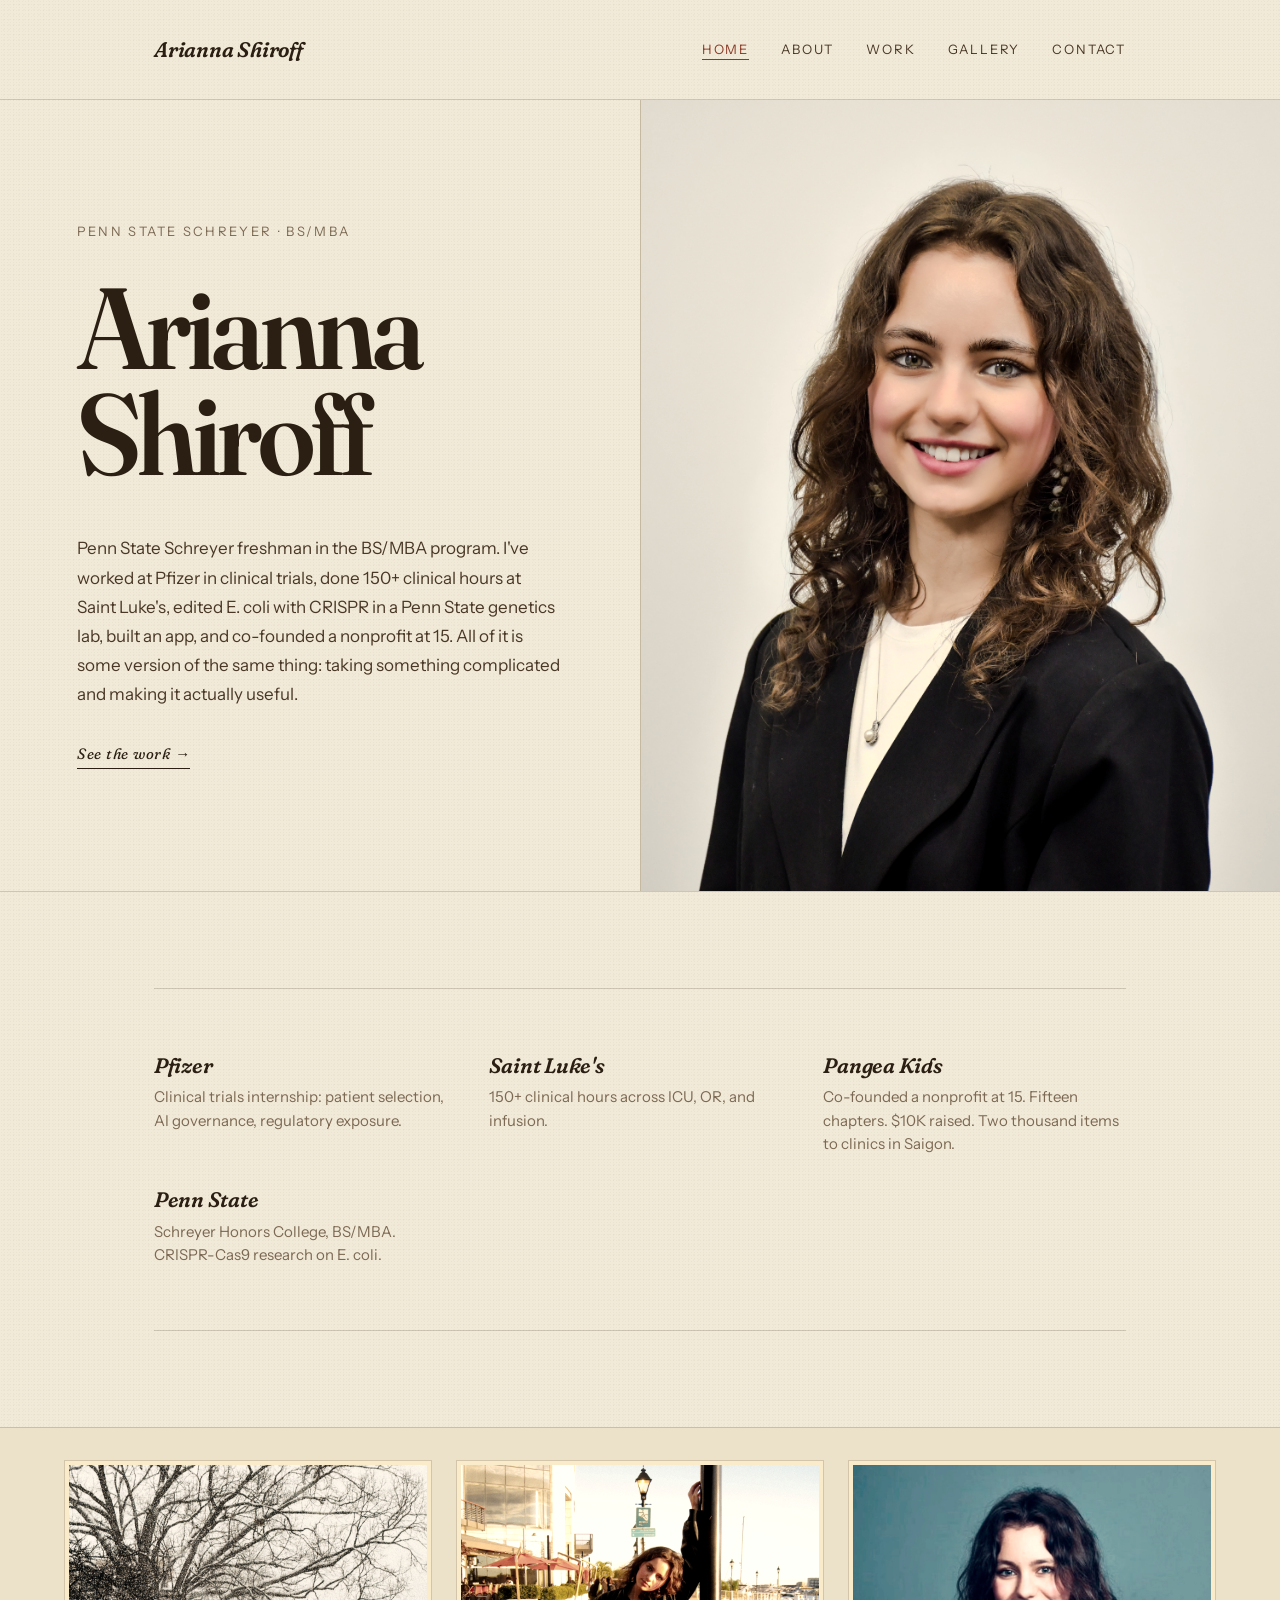
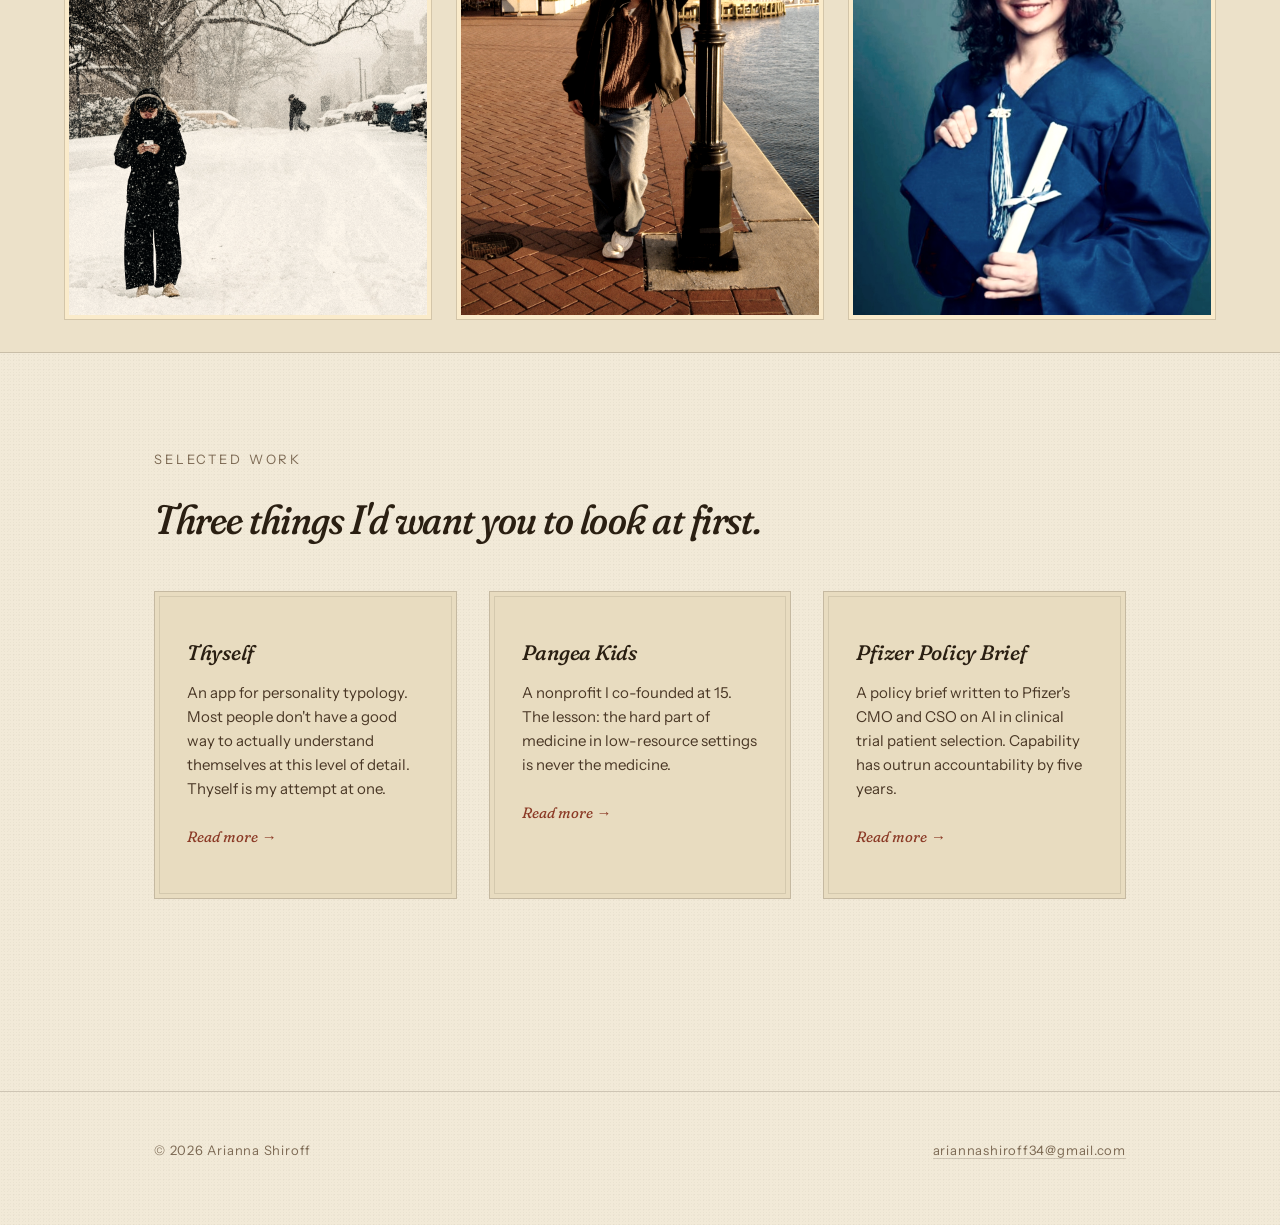
==== commit ca3f1d06: "feat: add gallery page + artifact, trim contact intro - new gallery.html: 16 sepia-matted prints in " ====
--- a/index.html
+++ b/index.html
@@ -33,6 +33,7 @@
         <li><a href="/" class="is-active">Home</a></li>
         <li><a href="/about.html">About</a></li>
         <li><a href="/work.html">Work</a></li>
+        <li><a href="/gallery.html">Gallery</a></li>
         <li><a href="/contact.html">Contact</a></li>
       </ul>
     </nav>
--- a/css/styles.css
+++ b/css/styles.css
@@ -148,22 +148,27 @@
   border-bottom-color: var(--accent);
 }
 
-/* Hero */
+/* Hero — default is a simple single-column intro for sub-pages.
+   The home page uses .hero with .hero__photo-pane inside, which switches to split layout. */
 .hero {
-  min-height: 100svh;
+  padding: clamp(var(--space-6), 7vw, var(--space-8)) 0 clamp(var(--space-5), 5vw, var(--space-7));
+  border-bottom: 1px solid var(--hairline);
+}
+
+/* Split layout for the home page (when a photo pane is present) */
+.hero:has(.hero__photo-pane) {
+  min-height: 88svh;
   display: grid;
   grid-template-columns: 1fr 1fr;
   align-items: stretch;
   padding: 0;
   margin: 0;
-  border-bottom: 1px solid var(--hairline);
 }
 .hero__copy {
   display: flex;
   flex-direction: column;
-  justify-content: flex-end;
-  padding: clamp(var(--space-6), 6vw, var(--space-9));
-  padding-bottom: clamp(var(--space-7), 7vw, var(--space-9));
+  justify-content: center;
+  padding: clamp(var(--space-6), 6vw, var(--space-8));
 }
 .hero__photo-pane {
   position: relative;
@@ -231,7 +236,7 @@
 .hero__cta:hover { color: var(--accent); border-color: var(--accent); }
 
 @media (max-width: 767px) {
-  .hero {
+  .hero:has(.hero__photo-pane) {
     grid-template-columns: 1fr;
     grid-template-rows: 60vw 1fr;
     min-height: unset;
@@ -695,6 +700,76 @@
   font-variation-settings: "opsz" 36, "SOFT" 80;
 }
 
+/* Gallery — masonry of paper-matted prints */
+.gallery-grid {
+  column-count: 3;
+  column-gap: var(--space-4);
+  margin: var(--space-7) 0;
+}
+.gallery-grid figure {
+  break-inside: avoid;
+  margin: 0 0 var(--space-4) 0;
+  background: var(--surface);
+  border: 1px solid var(--hairline);
+  padding: 8px;
+  position: relative;
+  transition: transform 0.4s ease, box-shadow 0.4s ease;
+}
+.gallery-grid figure::before {
+  content: "";
+  position: absolute;
+  inset: 4px;
+  border: 1px solid var(--hairline-soft);
+  pointer-events: none;
+}
+.gallery-grid figure:hover {
+  transform: translateY(-3px);
+  box-shadow: 0 12px 28px -16px rgba(42, 31, 18, 0.35);
+}
+.gallery-grid img {
+  width: 100%;
+  height: auto;
+  display: block;
+  filter: sepia(0.18) saturate(0.92) contrast(1.04);
+}
+.gallery-grid figcaption {
+  font-size: var(--fs-xs);
+  color: var(--muted);
+  font-style: italic;
+  text-align: center;
+  padding: var(--space-2) 0 var(--space-1);
+  font-family: var(--font-display);
+  font-variation-settings: "opsz" 36, "SOFT" 80;
+}
+
+@media (max-width: 900px) {
+  .gallery-grid { column-count: 2; }
+}
+@media (max-width: 600px) {
+  .gallery-grid { column-count: 1; }
+}
+
+.gallery-coda {
+  max-width: 60ch;
+  margin: var(--space-8) auto var(--space-7);
+  text-align: center;
+  padding: var(--space-7) var(--space-4) 0;
+  border-top: 1px solid var(--hairline);
+}
+.gallery-coda .section__label {
+  margin-bottom: var(--space-4);
+}
+.gallery-coda p:not(.section__label) {
+  font-size: var(--fs-md);
+  font-style: italic;
+  font-family: var(--font-display);
+  color: var(--ink-soft);
+  line-height: 1.7;
+  font-variation-settings: "opsz" 96, "SOFT" 80;
+  margin: 0 auto;
+  max-width: 50ch;
+}
+
 /* Section ornament — small italic flourish between sections */
 .ornament {
   text-align: center;
